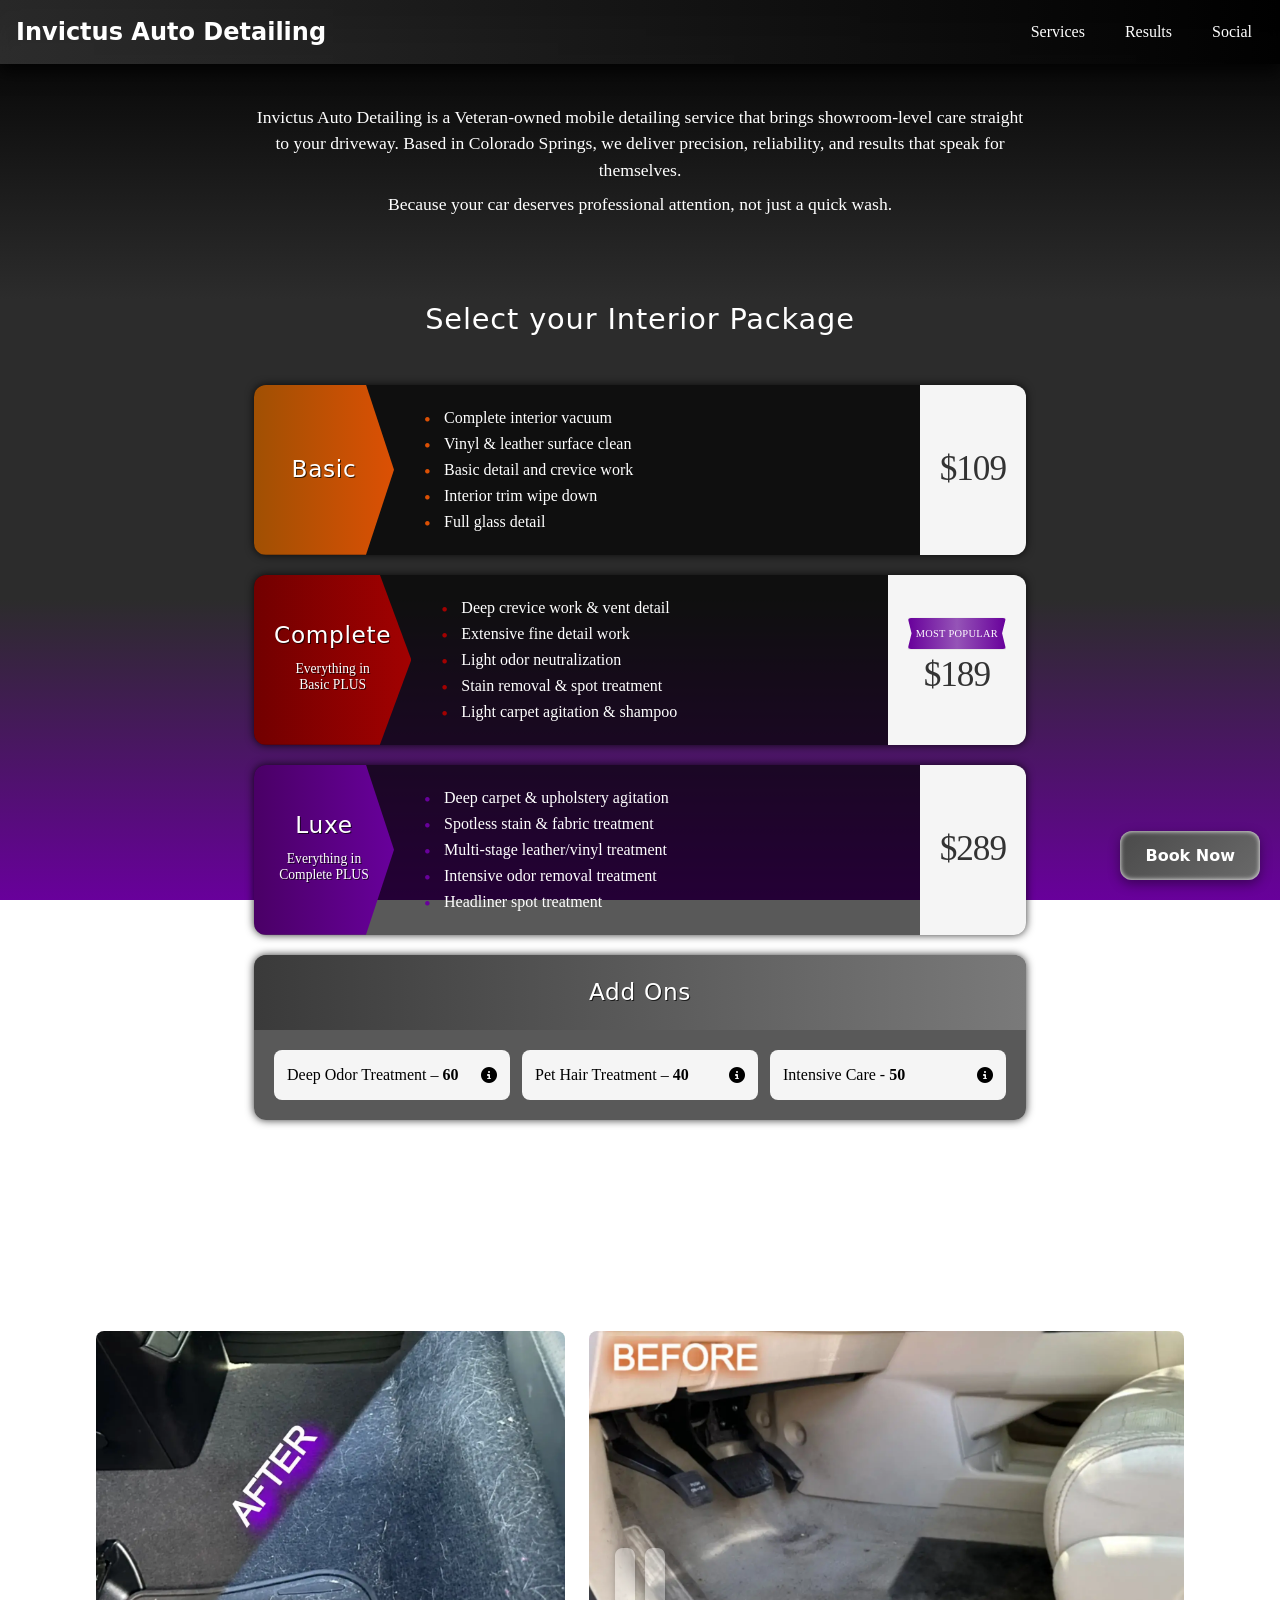
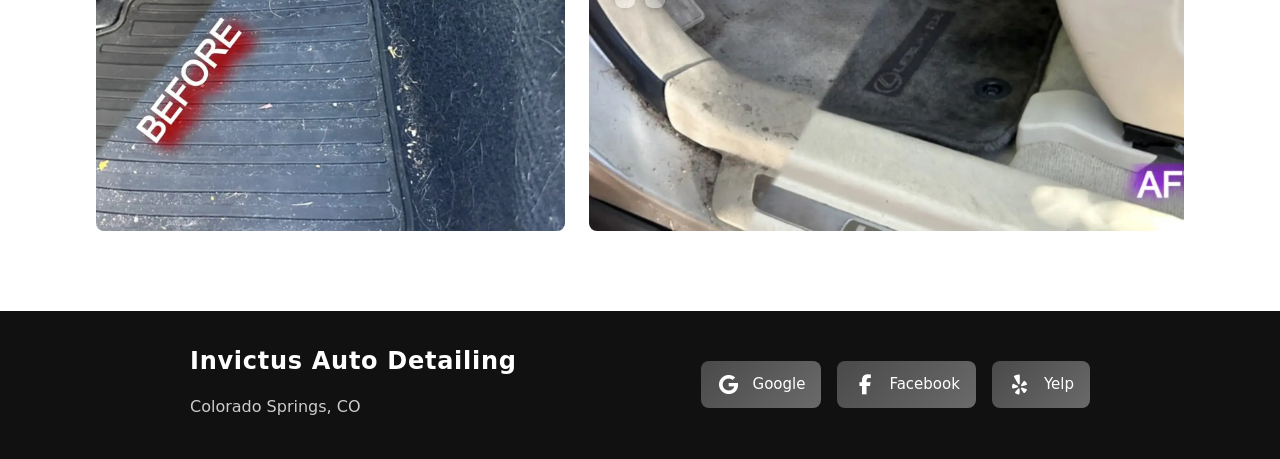
==== index.html @ 045f7d7f "sitemap" ====
<!DOCTYPE html>
<html lang="en">




<head>
  <meta charset="UTF-8">
  <meta name="viewport" content="width=device-width, initial-scale=1.0">

  <!-- Core identity & SEO -->
  <title>Invictus Auto Detailing | Mobile Interior Detailing Colorado Springs</title>
  <meta name="description" content="Invictus Auto Detailing provides professional mobile interior car detailing in Colorado Springs. Stain removal, pet hair, odor treatment. Book now!">
  <meta name="keywords" content="mobile auto detailing Colorado Springs, interior car detailing, car stain removal, pet hair removal, odor treatment">
  <meta name="robots" content="index, follow">
  <link rel="canonical" href="https://invictusautodetailing.com">
  <link rel="icon" type="image/x-icon" href="./images/favicon.png">

  <!-- Google ownership verification (already working) -->
  <meta name="google-site-verification" content="4LCgupZzOQfFeI7I0WeJIoexMJqIr2lfo67OQ041thc" />

  <!-- Open Graph / Facebook -->
  <meta property="og:title" content="Invictus Auto Detailing | Colorado Springs">
  <meta property="og:description" content="Mobile interior auto detailing. Deep clean carpets, seats, leather. Stain, odor, pet hair removal. Book your detail today!">
  <meta property="og:type" content="website">
  <meta property="og:url" content="https://invictusautodetailing.com">
  <meta property="og:image" content="https://invictusautodetailing.com/images/hero.jpg">

  <!-- Twitter Card (works without an X account) -->
  <meta name="twitter:card" content="summary_large_image">
  <meta name="twitter:title" content="Invictus Auto Detailing | Mobile Interior Detailing Colorado Springs">
  <meta name="twitter:description" content="Professional mobile interior car detailing in Colorado Springs. Stain removal, pet hair, odor treatment. Veteran-owned. Book now!">
  <meta name="twitter:image" content="https://invictusautodetailing.com/images/hero.jpg">

  <!-- LocalBusiness Schema – tells Google exactly who you are, where, phone, hours → powers map pack & rich results -->
  <script type="application/ld+json">
  {
    "@context": "https://schema.org",
    "@type": "AutoDetailing",
    "name": "Invictus Auto Detailing",
    "description": "Veteran-owned mobile interior auto detailing service in Colorado Springs, CO. Specializing in deep cleans, stain/odor removal, and pet hair treatment.",
    "url": "https://invictusautodetailing.com",
    "telephone": "+1-719-431-3749",
    "email": "ventureinvictus@gmail.com",
    "address": {
      "@type": "PostalAddress",
      "streetAddress": "2208 Woodburn St",
      "addressLocality": "Colorado Springs",
      "addressRegion": "CO",
      "postalCode": "80906",
      "addressCountry": "US"
    },
    "geo": {
      "@type": "GeoCoordinates",
      "latitude": 38.8026,
      "longitude": -104.8214
    },
    "priceRange": "$$",
    "openingHours": "Mo-Su 08:00-18:00",
    "sameAs": [
      "https://share.google/9uWLxcLHq1aYAhtDG",
      "https://www.facebook.com/InvictusAutoDetailing/",
      "https://www.yelp.com/biz/invictus-auto-detailing-colorado-springs"
    ]
  }
  </script>

  <!-- Critical device detection script – must run before CSS to prevent FOUC -->
  <script>
    (function() {
      const userAgent = navigator.userAgent.toLowerCase();
      const isMobileUA = /android|webos|iphone|ipad|ipod|blackberry|iemobile|opera mini/i.test(userAgent);
      const isMobileWidth = window.innerWidth <= 767;
      const isTouchDevice = ('ontouchstart' in window) || (navigator.maxTouchPoints > 0);
      const isMobile = isMobileUA || (isMobileWidth && isTouchDevice);
      if (isMobile) {
        document.documentElement.classList.add('is-mobile');
      } else {
        document.documentElement.classList.add('is-desktop');
      }
    })();
  </script>

  <!-- Styles & scripts -->
  <link rel="stylesheet" href="style.css">
  <link rel="stylesheet" href="https://cdnjs.cloudflare.com/ajax/libs/font-awesome/6.5.0/css/all.min.css" defer>
  <script src="script.js" defer></script>

  <!-- Google Analytics Tag -->
  <!-- Measurement ID: G-4XQM2LDTCN Stream ID: 13119803369 -->
  <script async src="https://www.googletagmanager.com/gtag/js?id=G-4XQM2LDTCN"></script>
  <script>
    window.dataLayer = window.dataLayer || [];
    function gtag(){dataLayer.push(arguments);}
    gtag('js', new Date());

    gtag('config', 'G-4XQM2LDTCN');
  </script>
</head>















<body>

  <header>
    <h1>Invictus Auto Detailing</h1>
    <!-- Hamburger for mobile only -->
    <button class="hamburger mobile-only" aria-label="Toggle navigation menu" aria-expanded="false">
      <span></span>
      <span></span>
      <span></span>
    </button>
    <nav class="nav-menu">
      <a href="#services" class="scroller">Services</a>
      <a href="#gallery" class="scroller">Results</a>
      <a href="#social" class="scroller">Social</a>
    </nav>
  </header>

  <!-- Intro - Desktop Only -->
  <div class="intro-section desktop-only">
    <p>Invictus Auto Detailing is a Veteran-owned mobile detailing service that brings showroom-level care straight to your driveway. Based in Colorado Springs, we deliver precision, reliability, and results that speak for themselves.</p>
    <p>Because your car deserves professional attention, not just a quick wash.</p>
  </div>

  <!-- SERVICES SECTION - MOBILE -->
  <div id="services" class="mobile-only">
    <h3>Select your Interior Package</h3>

    <!-- Basic Package -->
    <div class="service-card basic" data-package="basic">
      <div class="service-header">
        <div class="service-title-row">
          <h4>Basic</h4>
          <span class="price-badge">109</span>
        </div>
        <button class="expand-btn" aria-label="Expand Basic package details">
          <div class="chevron"></div>
        </button>
      </div>
      <div class="service-content">
        <ul>
          <li>Complete interior vacuum</li>
          <li>Vinyl & leather surface clean</li>
          <li>Basic detail and crevice work</li>
          <li>Interior trim wipe down</li>
          <li>Full glass detail</li>
        </ul>
      </div>
    </div>

    <!-- Complete Package -->
    <div class="service-card complete" data-package="complete">
      <div class="service-header">
        <div class="service-title-row">
          <h4>Complete</h4>
          <span class="price-badge">189</span>
          <span class="tier-badge-inline">Most Popular</span>
        </div>
        <button class="expand-btn" aria-label="Expand Complete package details">
          <div class="chevron"></div>
        </button>
      </div>
      <div class="service-content">
        <p class="subtext-mobile">Everything in Basic PLUS</p>
        <ul>
          <li>Deep crevice work & vent detail</li>
          <li>Extensive fine detail work</li>
          <li>Light odor neutralization</li>
          <li>Stain removal & spot treatment</li>
          <li>Light carpet agitation & shampoo</li>
        </ul>
      </div>
    </div>

    <!-- Luxe Package -->
    <div class="service-card luxe" data-package="luxe">
      <div class="service-header">
        <div class="service-title-row">
          <h4>Luxe</h4>
          <span class="price-badge">289</span>
        </div>
        <button class="expand-btn" aria-label="Expand Luxe package details">
          <div class="chevron"></div>
        </button>
      </div>
      <div class="service-content">
        <p class="subtext-mobile">Everything in Complete PLUS</p>
        <ul>
          <li>Deep carpet & upholstery agitation</li>
          <li>Spotless stain & fabric treatment</li>
          <li>Multi-stage leather/vinyl treatment</li>
          <li>Intensive odor removal treatment</li>
          <li>Headliner spot treatment</li>
        </ul>
      </div>
    </div>

    <!-- Add-ons Mobile -->
    <div class="service-card add-ons">
      <div class="service-header">
        <div class="service-title-row">
          <h4>Add Ons</h4>
        </div>
        <button class="expand-btn" aria-label="Expand Add Ons details">
          <div class="chevron"></div>
        </button>
      </div>
      <div class="service-content">
        <div class="addon-grid">
          <div class="addon-item" data-service="odor">
            <span>Deep Odor Treatment</span>
            <span class="addon-price">60</span>
            <button class="info-icon" aria-label="Info about Deep Odor Treatment">
              <i class="fa-solid fa-circle-info"></i>
            </button>
          </div>
          <div class="addon-item" data-service="pet">
            <span>Pet Hair Treatment</span>
            <span class="addon-price">40</span>
            <button class="info-icon" aria-label="Info about Pet Hair Treatment">
              <i class="fa-solid fa-circle-info"></i>
            </button>
          </div>
          <div class="addon-item" data-service="intensive">
            <span>Intensive Care</span>
            <span class="addon-price">50</span>
            <button class="info-icon" aria-label="Info about Intensive Care">
              <i class="fa-solid fa-circle-info"></i>
            </button>
          </div>
        </div>
      </div>
    </div>
  </div>

  <!-- SERVICES SECTION - DESKTOP -->
  <div id="services" class="desktop-only">
    <h3>Select your Interior Package</h3>

    <div class="service basic">
      <div class="service-name">
        <h3>Basic</h3>
      </div>
      <div class="service-description">
        <ul>
          <li>Complete interior vacuum</li>
          <li>Vinyl & leather surface clean</li>
          <li>Basic detail and crevice work</li>
          <li>Interior trim wipe down</li>
          <li>Full glass detail</li>
        </ul>
      </div>
      <div class="service-price">
        <span class="price-number">109</span>
      </div>
    </div>

    <div class="service complete">
      <div class="service-name">
        <h3>Complete</h3>
        <p class="subtext-large">Everything in<br/>Basic PLUS</p>
      </div>
      <div class="service-description">
        <ul>
          <li>Deep crevice work & vent detail</li>
          <li>Extensive fine detail work</li>
          <li>Light odor neutralization</li>
          <li>Stain removal & spot treatment</li>
          <li>Light carpet agitation & shampoo</li>
        </ul>
      </div>
      <div class="service-price">
        <div class="tier-badge">Most Popular</div>
        <span class="price-number">189</span>
      </div>
    </div>

    <div class="service luxe">
      <div class="service-name">
        <h3>Luxe</h3>
        <p class="subtext-large">Everything in<br/>Complete PLUS</p>
      </div>
      <div class="service-description">
        <ul>
          <li>Deep carpet & upholstery agitation</li>
          <li>Spotless stain & fabric treatment</li>
          <li>Multi-stage leather/vinyl treatment</li>
          <li>Intensive odor removal treatment</li>
          <li>Headliner spot treatment</li>
        </ul>
      </div>
      <div class="service-price">
        <span class="price-number">289</span>
      </div>
    </div>

    <!-- Add-ons Desktop -->
    <div class="service add-ons">
      <div class="service-name">
        <h3>Add Ons</h3>
      </div>
      <div class="service-description addons-list">
        <div class="addon-row-3">
          <div class="addon-item" data-service="odor">
            <span>Deep Odor Treatment – <strong>60</strong></span>
            <i class="fa-solid fa-circle-info" data-service="odor"></i>
          </div>
          <div class="addon-item" data-service="pet">
            <span>Pet Hair Treatment – <strong>40</strong></span>
            <i class="fa-solid fa-circle-info" data-service="pet"></i>
          </div>
          <div class="addon-item" data-service="intensive">
            <span>Intensive Care - <strong>50</strong></span>
            <i class="fa-solid fa-circle-info" data-service="intensive"></i>
          </div>
        </div>
      </div>
    </div>
  </div>

  <!-- Info Tooltip -->
  <div id="info-tooltip" class="info-tooltip" role="tooltip">
    <button class="close-tooltip desktop-only" aria-label="Close tooltip">&times;</button>
    <p class="tooltip-text"></p>
  </div>

  <!-- Gallery -->
  <section id="gallery" class="section-box">
    <h2>Recent Results</h2>
    <div class="carousel-container">
      <div class="carousel-track" id="carousel-track">
        <div class="carousel-item">
          <picture>
            <img src="images/1-slide.webp" alt="Auto detailing result showcase" class="carousel-image" fetchpriority="high">
            <img src="images/1-slide.jpg" alt="Auto detailing result showcase" class="carousel-image">
          </picture>
        </div>
        <div class="carousel-item">
          <picture>
            <img src="images/3-slide.webp" alt="Auto detailing result showcase" class="carousel-image" loading="lazy" fetchpriority="high">
            <img src="images/3-slide.jpg" alt="Auto detailing result showcase" class="carousel-image" loading="lazy">
          </picture>
        </div>
        <div class="carousel-item">
          <picture>
            <img src="images/4-slide.webp" alt="Auto detailing result showcase" class="carousel-image" loading="lazy" fetchpriority="high">
            <img src="images/4-slide.jpg" alt="Auto detailing result showcase" class="carousel-image" loading="lazy">
          </picture>
        </div>
        <div class="carousel-item">
          <picture>
            <img src="images/5-slide.webp" alt="Auto detailing result showcase" class="carousel-image" loading="lazy">
            <img src="images/5-slide.jpg" alt="Auto detailing result showcase" class="carousel-image" loading="lazy">
          </picture>
        </div>
        <div class="carousel-item">
          <picture>
            <img src="images/6-slide.webp" alt="Auto detailing result showcase" class="carousel-image" loading="lazy">
            <img src="images/6-slide.jpg" alt="Auto detailing result showcase" class="carousel-image" loading="lazy">
          </picture>
        </div>
        <div class="carousel-item">
          <picture>
            <img src="images/7-slide.webp" alt="Auto detailing result showcase" class="carousel-image" loading="lazy">
            <img src="images/7-slide.jpg" alt="Auto detailing result showcase" class="carousel-image" loading="lazy">
          </picture>
        </div>
        <div class="carousel-item">
          <picture>
            <img src="images/8-slide.webp" alt="Auto detailing result showcase" class="carousel-image" loading="lazy">
            <img src="images/8-slide.jpg" alt="Auto detailing result showcase" class="carousel-image" loading="lazy">
          </picture>
        </div>
      </div>
    </div>
  </section>

  <!-- Sticky CTA -->
  <button class="sticky-cta" aria-label="Book detailing appointment">Book Now</button>

  <!-- Exit Modal - Desktop Only -->
  <div id="customExitModal" class="exit-modal desktop-only">
    <div class="exit-modal-content">
      <button class="exit-modal-close" aria-label="Close modal">&times;</button>
      <div class="exit-modal-body">
        <h3>Wait! Not sure which package is right?</h3>
        <p class="exit-modal-text">Let's schedule a free estimate and we'll recommend the perfect detail for your vehicle.</p>
        <button class="exit-modal-cta">Yes, that sounds better</button>
        <button class="exit-modal-decline">
          No thanks
          <span class="exit-modal-subtext">I like my car dirty</span>
        </button>
      </div>
    </div>
  </div>

  <!-- Footer -->
  <footer id="social" class="footer">
    <div class="footer-content">
      <div class="info">
        <h2>Invictus Auto Detailing</h2>
        <p>Colorado Springs, CO</p>
      </div>
      <div class="social-links">
        <a href="https://share.google/9uWLxcLHq1aYAhtDG" target="_blank" rel="noopener noreferrer" class="social-link" aria-label="Visit us on Google">
          <i class="fab fa-google"></i>
          <span>Google</span>
        </a>
        <a href="https://www.facebook.com/InvictusAutoDetailing/" target="_blank" rel="noopener noreferrer" class="social-link" aria-label="Visit us on Facebook">
          <i class="fab fa-facebook-f"></i>
          <span>Facebook</span>
        </a>
        <a href="https://www.yelp.com/biz/invictus-auto-detailing-colorado-springs" target="_blank" rel="noopener noreferrer" class="social-link" aria-label="Visit us on Yelp">
          <i class="fab fa-yelp"></i>
          <span>Yelp</span>
        </a>
      </div>
    </div>
  </footer>

</body>

</html>
---- style.css ----
/* ==========================================
   CSS VARIABLES
   ========================================== */
:root {
  /* Brand Colors */
  --red: #A20101;
  --dark-red: #720000;
  --blue: #00E4F5;
  --indigo: #68009B;
  --indigo-light: #9554B7;
  --indigo-dark: #4A0066;
  --orange: #A05003;
  --light-orange: #DC5004;
  --black: #000;
  --dark-grey: #2C2C2C;
  --color-text: #fff;
  --white-background: #f5f5f5;
  --package-accent: #00E4F5;

  /* Shadows */
  --shadow-main: 0 0 0.5rem rgba(0, 0, 0, 0.8);
  --shadow-header: 0 0.5rem 1rem rgba(0, 0, 0, 0.7);
  --shadow-orange: 0 0 0.75rem rgba(220, 80, 4, 1);
  --shadow-red: 0 0 0.75rem rgba(161, 1, 1, 1);
  --shadow-purple: 0 0 0.75rem rgba(104, 0, 155, 1);
  --shadow-hover: 0 0 0.75rem rgba(255, 255, 255, 0.8);

  /* Typography */
  --font-system: system-ui, -apple-system, BlinkMacSystemFont, 'Segoe UI', Roboto, sans-serif;
  --font-serif: 'Georgia', 'Times New Roman', serif;

  /* Touch targets */
  --min-touch: 2.75rem;
}

/* ==========================================
   UTILITY CLASSES
   ========================================== */
/* Default: hide both until device is detected - use visibility to preserve layout */
.mobile-only {
  position: absolute !important;
  left: -9999px !important;
  visibility: hidden !important;
}

.desktop-only {
  position: absolute !important;
  left: -9999px !important;
  visibility: hidden !important;
}

/* Show appropriate content based on device detection */
html.is-mobile .mobile-only {
  position: static !important;
  left: auto !important;
  visibility: visible !important;
}

html.is-mobile .desktop-only {
  position: absolute !important;
  left: -9999px !important;
  visibility: hidden !important;
}

html.is-desktop .desktop-only {
  position: static !important;
  left: auto !important;
  visibility: visible !important;
}

html.is-desktop .mobile-only {
  position: absolute !important;
  left: -9999px !important;
  visibility: hidden !important;
}

/* Fallback to media queries if JS fails */
html:not(.is-mobile):not(.is-desktop) .mobile-only {
  position: absolute;
  left: -9999px;
  visibility: hidden;
}

html:not(.is-mobile):not(.is-desktop) .desktop-only {
  position: static;
  left: auto;
  visibility: visible;
}

@media (max-width: 767px) {
  html:not(.is-mobile):not(.is-desktop) .mobile-only {
    position: static;
    left: auto;
    visibility: visible;
  }

  html:not(.is-mobile):not(.is-desktop) .desktop-only {
    position: absolute !important;
    left: -9999px !important;
    visibility: hidden !important;
  }
}

/* ==========================================
   BASE STYLES
   ========================================== */
* {
  box-sizing: border-box;
}

body {
  margin: 0;
  font-family: var(--font-serif);
  line-height: 1.5;
  color: var(--color-text);
  background: linear-gradient(
    to bottom,
    var(--black),
    var(--dark-grey),
    var(--dark-grey),
    var(--indigo)
  );
  background-attachment: fixed;
  min-height: 100vh;
}

h1, h2, h3, h4 {
  font-family: var(--font-system);
  margin: 0;
}

h2, h3 {
  font-size: clamp(1.5rem, 4vw, 1.8rem);
  font-weight: 400;
  text-align: center;
  letter-spacing: 0.03em;
}

a {
  text-decoration: none;
  color: inherit;
}

p {
  margin: 0.5rem 0;
}

button {
  font-family: var(--font-system);
  border: none;
  background: none;
  cursor: pointer;
  -webkit-tap-highlight-color: transparent;
}

/* ==========================================
   HEADER & NAVIGATION
   ========================================== */
header {
  display: flex;
  justify-content: space-between;
  align-items: center;
  position: sticky;
  top: 0;
  z-index: 1000;
  padding: 0.75rem 1rem;
  color: var(--color-text);
  background: linear-gradient(90deg, rgba(100, 100, 100, 0.4), rgba(0, 0, 0, 0.8));
  box-shadow: var(--shadow-header);
  backdrop-filter: blur(0.5rem);
}

header h1 {
  font-size: clamp(1rem, 3.5vw, 1.5rem);
  font-weight: 700;
}

/* Hamburger Menu - Mobile */
.hamburger {
  display: flex;
  flex-direction: column;
  justify-content: space-around;
  width: var(--min-touch);
  height: var(--min-touch);
  padding: 0.5rem;
  z-index: 1001;
}

.hamburger span {
  width: 100%;
  height: 0.1875rem;
  background: var(--color-text);
  border-radius: 0.125rem;
  transition: all 0.3s ease;
}

.hamburger.active span:nth-child(1) {
  transform: translateY(0.5rem) rotate(45deg);
}

.hamburger.active span:nth-child(2) {
  opacity: 0;
}

.hamburger.active span:nth-child(3) {
  transform: translateY(-0.5rem) rotate(-45deg);
}

/* Navigation - Mobile Overlay */
@media (max-width: 767px) {
  .nav-menu {
    position: fixed;
    top: 0;
    right: -100%;
    width: min(75%, 20rem);
    height: 100vh;
    background: rgba(0, 0, 0, 0.98);
    backdrop-filter: blur(1rem);
    padding: 5rem 2rem 2rem;
    display: flex;
    flex-direction: column;
    gap: 1.5rem;
    transition: right 0.3s ease;
    box-shadow: -0.5rem 0 2rem rgba(0, 0, 0, 0.5);
  }

  .nav-menu.active {
    right: 0;
  }

  .nav-menu a {
    padding: 1rem;
    font-size: 1.25rem;
    border-bottom: 0.125rem solid transparent;
    transition: all 0.3s ease;
    min-height: var(--min-touch);
    display: flex;
    align-items: center;
  }

  .nav-menu a:hover,
  .nav-menu a:focus {
    color: var(--blue);
    border-bottom-color: var(--blue);
  }
}

/* Navigation - Desktop */
@media (min-width: 768px) {
  .nav-menu {
    display: flex;
    flex-direction: row;
    gap: 1rem;
  }

  .nav-menu a {
    position: relative;
    padding: 0.5rem 0.75rem;
    font-size: 1rem;
    color: var(--color-text);
    transition: all 0.3s ease;
  }

  .nav-menu a::before,
  .nav-menu a::after {
    content: '';
    position: absolute;
    width: 0;
    height: 0.125rem;
    background: linear-gradient(90deg, #7a7a7a, var(--blue), #7a7a7a);
    transition: width 0.3s ease;
  }

  .nav-menu a::before {
    top: 0;
    left: 0;
  }

  .nav-menu a::after {
    bottom: 0;
    right: 0;
  }

  .nav-menu a:hover::before,
  .nav-menu a:hover::after {
    width: 100%;
  }
}

/* ==========================================
   INTRO SECTION - Desktop Only
   ========================================== */
.intro-section {
  max-width: 56.25rem;
  margin: 2.5rem auto;
  padding: 0 5%;
  text-align: center;
  font-size: clamp(1rem, 2.5vw, 1.1rem);
}

.section-box {
  margin: 5rem auto;
  padding: 0 5%;
}

.section-box h2 {
  margin-bottom: 3rem;
}

/* ==========================================
   SERVICES - MOBILE (Expandable Cards)
   ========================================== */
@media (max-width: 767px) {
  #services {
    display: flex;
    flex-direction: column;
    gap: 1rem;
    margin: 0 auto;
    max-width: 56.25rem;
    padding: 2.5rem 5%;
  }

  #services > h3 {
    margin: 0 auto 1.5rem;
  }

  .service-card {
    background: rgba(0, 0, 0, 0.7);
    border-radius: 0.75rem;
    overflow: hidden;
    box-shadow: var(--shadow-main);
    transition: all 0.3s ease;
  }

  .service-card.basic {
    box-shadow: var(--shadow-orange);
  }

  .service-card.complete {
    box-shadow: var(--shadow-red);
  }

  .service-card.luxe {
    box-shadow: var(--shadow-purple);
  }

  .service-card.selected {
    border: 0.1875rem solid transparent;
    animation: slideGradient 1s ease;
  }

  .service-card.basic.selected {
    background:
      linear-gradient(rgba(0, 0, 0, 0.5), rgba(0, 0, 0, 0.5)) padding-box,
      linear-gradient(90deg, var(--black), #9D3902, var(--black)) border-box;
    box-shadow: 0 0 1.875rem rgba(220, 80, 4, 0.6);
    background-size: 200% 100%;
  }

  .service-card.complete.selected {
    background:
      linear-gradient(rgba(0, 0, 0, 0.45), rgba(0, 0, 0, 0.45)) padding-box,
      linear-gradient(90deg, var(--black), var(--dark-red), var(--black)) border-box;
    box-shadow: 0 0 1.875rem rgba(162, 1, 1, 0.6);
    background-size: 200% 100%;
  }

  .service-card.luxe.selected {
    background:
      linear-gradient(rgba(0, 0, 0, 0.3), rgba(0, 0, 0, 0.3)) padding-box,
      linear-gradient(90deg, var(--black), var(--indigo-dark), var(--black)) border-box;
    box-shadow: 0 0 1.875rem rgba(104, 0, 155, 0.6);
    background-size: 200% 100%;
  }

  .service-header {
    display: flex;
    align-items: center;
    justify-content: space-between;
    padding: 1rem 1.25rem;
    cursor: pointer;
    min-height: var(--min-touch);
  }

  .service-title-row {
    display: flex;
    align-items: center;
    gap: 0.75rem;
    flex: 1;
    flex-wrap: wrap;
  }

  .service-card h4 {
    font-size: 1.25rem;
    font-weight: 700;
  }

  .service-card.basic h4 {
    color: var(--light-orange);
  }

  .service-card.complete h4 {
    color: var(--red);
  }

  .service-card.luxe h4 {
    color: var(--indigo-light);
  }

  .service-card.add-ons h4 {
    color: #888;
  }

  .price-badge {
    color: #fff;
    padding: 0.25rem 0.75rem;
    border-radius: 1.25rem;
    font-size: 1.125rem;
    font-weight: 600;
  }

  .price-badge::before {
    content: '$';
  }

  .tier-badge-inline {
    background: linear-gradient(90deg, var(--indigo), var(--indigo-light));
    color: white;
    padding: 0.25rem 0.625rem;
    border-radius: 0.25rem;
    font-size: 0.625rem;
    text-transform: uppercase;
    letter-spacing: 0.03em;
  }

  .expand-btn {
    width: var(--min-touch);
    height: var(--min-touch);
    display: flex;
    align-items: center;
    justify-content: center;
    color: var(--color-text);
    font-size: 1.25rem;
    transition: transform 0.3s ease;
  }

  .service-card.expanded .expand-btn {
    transform: rotate(180deg);
  }

  .service-content {
    max-height: 0;
    overflow: hidden;
    transition: max-height 0.4s ease, padding 0.4s ease;
    padding: 0 1.25rem;
  }

  .service-card.expanded .service-content {
    max-height: 50rem;
    padding: 0 1.25rem 1.25rem;
  }

  .service-content ul {
    list-style: none;
    padding: 0;
    margin: 0.75rem 0;
  }

  .service-content li {
    padding: 0.5rem 0 0.5rem 1.5rem;
    position: relative;
    font-size: 0.9375rem;
  }

  .service-card.basic .service-content li::before {
    content: '•';
    position: absolute;
    left: 0;
    color: var(--light-orange);
    font-size: 1.25rem;
  }

  .service-card.complete .service-content li::before {
    content: '•';
    position: absolute;
    left: 0;
    color: var(--red);
    font-size: 1.25rem;
  }

  .service-card.luxe .service-content li::before {
    content: '•';
    position: absolute;
    left: 0;
    color: var(--indigo);
    font-size: 1.25rem;
  }

  .subtext-mobile {
    font-style: italic;
    opacity: 0.8;
    font-size: 0.875rem;
    margin-bottom: 0.5rem;
  }

  .addon-grid {
    display: grid;
    grid-template-columns: 1fr;
    gap: 0.75rem;
    margin-top: 0.75rem;
  }

  .addon-item {
    background: var(--white-background);
    color: #333;
    border-radius: 0.5rem;
    border: 0.1875rem solid transparent;
    padding: 0.875rem;
    display: grid;
    grid-template-columns: 1fr auto auto;
    align-items: center;
    gap: 0.75rem;
    min-height: var(--min-touch);
    transition: all 0.3s ease;
    cursor: pointer;
  }

  .addon-item span:first-child {
    font-weight: 600;
  }

  .addon-price {
    font-weight: 700;
  }

  .addon-price::before {
    content: '$';
  }

  .info-icon {
    width: var(--min-touch);
    height: var(--min-touch);
    display: flex;
    align-items: center;
    justify-content: center;
    font-size: 1.125rem;
  }

  .addon-item.selected {
    background-color: var(--black);
    color: white;
    border-color: var(--package-accent);
    box-shadow: 0 0 0.625rem var(--package-accent) inset;
  }
}

/* ==========================================
   SERVICES - DESKTOP (Horizontal Cards)
   ========================================== */
@media (min-width: 768px) {
  #services {
    display: flex;
    flex-direction: column;
    gap: 1.25rem;
    margin: 0 auto;
    max-width: 56.25rem;
    padding: 2.5rem 5%;
  }

  #services > h3 {
    margin: 0 auto 1.5rem;
  }

  .service {
    display: flex;
    flex-direction: row;
    align-items: stretch;
    background: rgba(0, 0, 0, 0.65);
    box-shadow: var(--shadow-main);
    border-radius: 0.75rem;
    overflow: hidden;
    transition: transform 0.2s ease, box-shadow 0.2s ease;
    position: relative;
    cursor: pointer;
    min-height: calc((100vh - 7.5rem) / 4 * 0.85 - 1rem);
  }

  .service:not(.add-ons):hover {
    background: rgba(0, 0, 0, 0.95);
    transform: translateY(-0.3125rem);
  }

  .service.basic:hover {
    box-shadow: var(--shadow-orange);
  }

  .service.complete:hover {
    box-shadow: var(--shadow-red);
  }

  .service.luxe:hover {
    box-shadow: var(--shadow-purple);
  }

  .service.add-ons {
    flex-direction: column;
    cursor: default;
  }

  .service.add-ons:hover {
    transform: none;
  }

  .service.selected {
    border: 0.1875rem solid transparent;
    animation: slideGradient 1s ease;
  }

  .service.basic.selected {
    background:
      linear-gradient(rgba(0, 0, 0, 0.5), rgba(0, 0, 0, 0.5)) padding-box,
      linear-gradient(90deg, var(--black), #9D3902, var(--black)) border-box;
    box-shadow: 0 0 1.875rem rgba(220, 80, 4, 0.6);
    background-size: 200% 100%;
  }

  .service.complete.selected {
    background:
      linear-gradient(rgba(0, 0, 0, 0.45), rgba(0, 0, 0, 0.45)) padding-box,
      linear-gradient(90deg, var(--black), var(--dark-red), var(--black)) border-box;
    box-shadow: 0 0 1.875rem rgba(162, 1, 1, 0.6);
    background-size: 200% 100%;
  }

  .service.luxe.selected {
    background:
      linear-gradient(rgba(0, 0, 0, 0.3), rgba(0, 0, 0, 0.3)) padding-box,
      linear-gradient(90deg, var(--black), var(--indigo-dark), var(--black)) border-box;
    box-shadow: 0 0 1.875rem rgba(104, 0, 155, 0.6);
    background-size: 200% 100%;
  }

  .service-name {
    display: flex;
    flex-direction: column;
    align-items: center;
    justify-content: center;
    padding: 1.25rem;
    min-width: 8.75rem;
    color: var(--color-text);
    text-shadow: 0.0625rem 0.0625rem rgba(0, 0, 0, 0.7);
    font-weight: bold;
  }

  .service:not(.add-ons) .service-name {
    clip-path: polygon(0 0, 80% 0, 100% 50%, 80% 100%, 0 100%);
  }

  .service-name h3 {
    font-size: 1.45rem;
    text-align: center;
  }

  .subtext-large {
    font-weight: normal;
    text-align: center;
    margin-top: 0.5rem;
    line-height: 1.2;
    font-size: 0.85rem;
  }

  .service.basic .service-name {
    background: linear-gradient(90deg, var(--orange), var(--light-orange));
  }

  .service.complete .service-name {
    background: linear-gradient(90deg, var(--dark-red), var(--red));
  }

  .service.luxe .service-name {
    background: linear-gradient(90deg, var(--indigo-dark), var(--indigo));
  }

  .service.add-ons .service-name {
    background: linear-gradient(90deg, #3a3a3a, #5a5a5a, #7a7a7a);
    clip-path: none;
    width: 100%;
  }

  .service-description {
    flex: 1;
    padding: 1.25rem 1.875rem;
    display: flex;
    flex-direction: column;
    justify-content: center;
  }

  .service-description ul {
    list-style: none;
    padding: 0;
    margin: 0;
  }

  .service-description li {
    padding: 0.0625rem 0 0.0625rem 1.25rem;
    position: relative;
  }

  .service.basic .service-description li::before {
    content: '•';
    position: absolute;
    left: 0;
    color: var(--light-orange);
    font-size: 1.2rem;
  }

  .service.complete .service-description li::before {
    content: '•';
    position: absolute;
    left: 0;
    color: var(--red);
    font-size: 1.2rem;
  }

  .service.luxe .service-description li::before {
    content: '•';
    position: absolute;
    left: 0;
    color: var(--indigo);
    font-size: 1.2rem;
  }

  .tier-badge {
    background: linear-gradient(90deg, var(--indigo), var(--indigo-light), var(--indigo));
    color: #fff;
    padding: 0.5rem;
    font-size: 0.65rem;
    border-radius: 0.1875rem;
    box-shadow: 0 0.125rem 0.3125rem rgba(0, 0, 0, 0.3);
    text-transform: uppercase;
    letter-spacing: 0.03em;
    clip-path: polygon(0 0, 100% 0, 96% 50%, 100% 100%, 0 100%, 4% 50%);
  }

  .service-description.addons-list {
    flex-direction: column;
    gap: 0.75rem;
    padding: 1.25rem;
  }

  .addon-row-3 {
    display: grid;
    grid-template-columns: 1fr 1fr 1fr;
    gap: 0.75rem;
  }

  .addon-item {
    background: var(--white-background);
    color: black;
    border-radius: 0.5rem;
    border: 0.1875rem solid transparent;
    padding: 0.625rem;
    cursor: pointer;
    transition: all 0.2s ease;
    display: flex;
    align-items: center;
    justify-content: space-between;
  }

  .addon-item:hover {
    transform: translateY(-0.125rem);
    box-shadow: var(--shadow-hover);
  }

  .addon-item.selected {
    background-color: var(--black);
    color: white;
    border-color: var(--package-accent);
    box-shadow: 0 0 0.625rem var(--package-accent) inset;
  }

  .service-price {
    min-width: 6.25rem;
    background-color: var(--white-background);
    display: flex;
    align-items: center;
    justify-content: center;
    padding: 1.25rem;
    flex-direction: column;
  }

  .price-number {
    font-size: 2.2rem;
    font-weight: 300;
    color: #333;
    letter-spacing: -0.0625rem;
  }

  .price-number::before {
    content: '$';
  }
}

/* Shared package accent classes */
.package-basic {
  --package-accent: var(--orange);
}

.package-complete {
  --package-accent: var(--dark-red);
}

.package-luxe {
  --package-accent: var(--indigo-light);
}

@keyframes slideGradient {
  0% { background-position: 0% 0; }
  100% { background-position: 200% 0; }
}

/* ==========================================
   INFO TOOLTIP
   ========================================== */
.info-tooltip {
  position: fixed;
  background: rgba(20, 20, 20, 0.98);
  color: white;
  padding: 1rem 1.25rem;
  border-radius: 0.5rem;
  font-size: 0.9375rem;
  line-height: 1.6;
  max-width: min(90vw, 18.75rem);
  z-index: 3000;
  pointer-events: none;
  opacity: 0;
  transition: opacity 0.3s ease;
  box-shadow: 0 0.25rem 1rem rgba(0, 0, 0, 0.5);
  /* Remove transform as we'll calculate position in JS */
}

.info-tooltip.visible {
  opacity: 1;
  pointer-events: auto;
}

.close-tooltip {
  position: absolute;
  top: 0.5rem;
  right: 0.5rem;
  width: 2rem;
  height: 2rem;
  display: flex;
  align-items: center;
  justify-content: center;
  color: var(--color-text);
  font-size: 1.5rem;
  cursor: pointer;
}

.tooltip-text {
  margin: 0;
  padding-right: 1.5rem;
}

/* ==========================================
   TOAST NOTIFICATION
   ========================================== */
.toast {
  position: fixed;
  bottom: 5rem;
  left: 50%;
  transform: translateX(-50%) translateY(10rem);
  background: rgba(20, 20, 20, 0.95);
  color: white;
  padding: 1rem 1.5rem;
  border-radius: 0.5rem;
  font-size: 0.9375rem;
  font-family: var(--font-system);
  z-index: 10001;
  box-shadow: 0 0.5rem 1.5rem rgba(0, 0, 0, 0.5);
  opacity: 0;
  pointer-events: none;
  transition: all 0.3s ease;
  max-width: 90vw;
  text-align: center;
}

.toast.show {
  opacity: 1;
  transform: translateX(-50%) translateY(0);
  pointer-events: auto;
}

/* ==========================================
   STICKY CTA BUTTON
   ========================================== */
.sticky-cta {
  position: fixed;
  bottom: 1.25rem;
  right: 1.25rem;
  background: linear-gradient(135deg, #4a4a4a, #6a6a6a);
  color: var(--color-text);
  padding: 0.9375rem 1.5625rem;
  border-radius: 0.75rem;
  font-weight: 700;
  font-size: 1rem;
  z-index: 999;
  box-shadow: 0 0.25rem 0.75rem rgba(0, 0, 0, 0.4), 0 0 0.3125rem white inset;
  min-width: var(--min-touch);
  min-height: var(--min-touch);
  transition: transform 0.2s ease, box-shadow 0.2s ease;
}

.sticky-cta:active {
  transform: scale(0.95);
}

.sticky-cta.selected-basic,
.sticky-cta.selected-complete,
.sticky-cta.selected-luxe {
  border: 0.1875rem solid transparent;
  animation: slideGradient 1s ease;
}

.sticky-cta.selected-basic {
  background:
    linear-gradient(rgba(0, 0, 0, 0.5), rgba(0, 0, 0, 0.5)) padding-box,
    linear-gradient(90deg, var(--black), var(--orange), var(--black)) border-box;
  background-size: 200% 100%;
}

.sticky-cta.selected-basic:hover {
  box-shadow: var(--shadow-orange), 0 0 0.4375rem white inset;
}

.sticky-cta.selected-complete {
  background:
    linear-gradient(rgba(0, 0, 0, 0.45), rgba(0, 0, 0, 0.45)) padding-box,
    linear-gradient(90deg, var(--black), var(--red), var(--black)) border-box;
  background-size: 200% 100%;
}

.sticky-cta.selected-complete:hover {
  box-shadow: var(--shadow-red), 0 0 0.4375rem white inset;
}

.sticky-cta.selected-luxe {
  background:
    linear-gradient(rgba(0, 0, 0, 0.3), rgba(0, 0, 0, 0.3)) padding-box,
    linear-gradient(90deg, var(--black), var(--indigo), var(--black)) border-box;
  background-size: 200% 100%;
}

.sticky-cta.selected-luxe:hover {
  box-shadow: var(--shadow-purple), 0 0 0.4375rem white inset;
}

@media (min-width: 768px) {
  .sticky-cta:hover {
    transform: translateY(-0.125rem);
  }
}

/* ==========================================
   EXIT MODAL - Desktop Only
   ========================================== */
.exit-modal {
  display: none;
  position: fixed;
  top: 0;
  left: 0;
  width: 100%;
  height: 100%;
  backdrop-filter: blur(0.625rem);
  -webkit-backdrop-filter: blur(0.625rem);
  z-index: 10000;
  opacity: 0;
  transition: opacity 0.3s ease;
  align-items: center;
  justify-content: center;
}

.exit-modal.show {
  display: flex;
  opacity: 1;
}

.exit-modal-content {
  background: rgba(255, 255, 255, 0.98);
  border: 0.1875rem solid #00E4F5;
  border-radius: 1.25rem;
  box-shadow:
    0 0 2.5rem rgba(0, 228, 245, 0.6),
    0 1.25rem 3.75rem rgba(0, 0, 0, 0.3);
  max-width: 90%;
  width: 28rem;
  position: relative;
  padding: 2.5rem 2rem 2rem;
  animation: modalSlideIn 0.4s cubic-bezier(0.68, -0.55, 0.265, 1.55);
}

@keyframes modalSlideIn {
  from {
    transform: scale(0.8) translateY(-2rem);
    opacity: 0;
  }
  to {
    transform: scale(1) translateY(0);
    opacity: 1;
  }
}

.exit-modal-close {
  position: absolute;
  top: 0.75rem;
  right: 0.75rem;
  width: 2.5rem;
  height: 2.5rem;
  border: none;
  background: transparent;
  color: #333;
  font-size: 2rem;
  line-height: 1;
  cursor: pointer;
  transition: all 0.2s ease;
  display: flex;
  align-items: center;
  justify-content: center;
  border-radius: 50%;
}

.exit-modal-close:hover {
  background: rgba(0, 0, 0, 0.1);
  color: #00E4F5;
  transform: rotate(90deg);
}

.exit-modal-body {
  text-align: center;
}

.exit-modal-body h3 {
  margin: 0 0 1rem;
  font-size: clamp(1.5rem, 4vw, 1.75rem);
  font-family: system-ui, -apple-system, sans-serif;
  color: #222;
  font-weight: 700;
}

.exit-modal-text {
  color: #444;
  font-size: 1.0625rem;
  line-height: 1.6;
  margin: 0 0 2rem;
  font-family: system-ui, -apple-system, sans-serif;
}

.exit-modal-cta {
  width: 100%;
  padding: 1rem 2rem;
  background: linear-gradient(135deg, #00E4F5, #00b4d8);
  color: white;
  border: none;
  border-radius: 0.75rem;
  font-size: 1.125rem;
  font-weight: 700;
  font-family: system-ui, -apple-system, sans-serif;
  cursor: pointer;
  transition: all 0.3s ease;
  box-shadow:
    0 4px 12px rgba(0, 228, 245, 0.4),
    0 0 20px rgba(0, 228, 245, 0.2);
  margin-bottom: 1rem;
  min-height: 3.5rem;
}

.exit-modal-cta:hover {
  transform: translateY(-2px);
  box-shadow:
    0 6px 20px rgba(0, 228, 245, 0.5),
    0 0 30px rgba(0, 228, 245, 0.3);
}

.exit-modal-cta:active {
  transform: translateY(0);
}

.exit-modal-decline {
  width: 100%;
  padding: 0.875rem 2rem;
  background: transparent;
  color: #666;
  border: 2px solid #ddd;
  border-radius: 0.75rem;
  font-size: 1rem;
  font-weight: 600;
  font-family: system-ui, -apple-system, sans-serif;
  cursor: pointer;
  transition: all 0.3s ease;
  display: flex;
  flex-direction: column;
  align-items: center;
  gap: 0.25rem;
  min-height: 3.5rem;
  justify-content: center;
}

.exit-modal-decline:hover {
  background: rgba(0, 0, 0, 0.05);
  border-color: #999;
  color: #333;
}

.exit-modal-subtext {
  font-size: 0.75rem;
  font-style: italic;
  opacity: 0.7;
  font-weight: 400;
}

/* Modal mobile adjustments */
@media (max-width: 768px) {
  .exit-modal-content {
    padding: 2rem 1.5rem 1.5rem;
    width: 85%;
  }

  .exit-modal-body h3 {
    font-size: 1.375rem;
  }

  .exit-modal-text {
    font-size: 0.9375rem;
    margin-bottom: 1.5rem;
  }

  .exit-modal-cta {
    font-size: 1rem;
    padding: 0.875rem 1.5rem;
  }
}

/* Prevent body scroll when modal is open */
body.modal-open {
  overflow: hidden;
}

/* ==========================================
   GALLERY CAROUSEL
   ========================================== */
.carousel-container {
  width: 90vw;
  margin: 0 auto;
  overflow: hidden;
  position: relative;
  height: clamp(18.75rem, 50vw, 31.25rem);
  border-radius: 0.5rem;
}

.carousel-track {
  position: absolute;
  height: 100%;
  white-space: nowrap;
  cursor: pointer;
}

.carousel-item {
  display: inline-block;
  position: relative;
  height: 100%;
  width: auto;
  margin: 0 1.25rem 0 0;
  vertical-align: middle;
}

.carousel-image {
  height: 100%;
  width: auto;
  object-fit: cover;
  border-radius: 0.5rem;
  display: block;
}

.carousel-indicator {
  position: absolute;
  top: 50%;
  left: 50%;
  transform: translate(-50%, -50%);
  font-size: clamp(3rem, 10vw, 5rem);
  opacity: 0.35;
  pointer-events: none;
  z-index: 100;
  text-shadow: 0 0 0.625rem rgba(0, 0, 0, 0.8);
  transition: opacity 0.3s ease;
}

.carousel-indicator.show {
  opacity: 1;
}

@media (min-width: 768px) {
  .carousel-container {
    width: 85vw;
  }
}

/* ==========================================
   FOOTER
   ========================================== */
footer.footer {
  background-color: #111;
  color: white;
  padding: 2rem 5%;
  font-family: var(--font-system);
}

.footer-content {
  display: flex;
  flex-direction: column;
  gap: 2rem;
  max-width: 56.25rem;
  margin: 0 auto;
}

.footer .info {
  display: flex;
  flex-direction: column;
  gap: 0.5rem;
  text-align: center;
}

.footer h2 {
  font-size: clamp(1.25rem, 4vw, 1.5rem);
  font-weight: 700;
}

.footer p {
  font-size: 1rem;
  color: #ccc;
}

.social-links {
  display: flex;
  flex-direction: column;
  gap: 1rem;
}

.social-link {
  display: flex;
  align-items: center;
  gap: 0.75rem;
  color: var(--color-text);
  padding: 0.875rem 1rem;
  border-radius: 0.5rem;
  background: linear-gradient(135deg, #4a4a4a, #6a6a6a);
  font-size: 0.9375rem;
  transition: all 0.3s ease;
  min-height: var(--min-touch);
}

.social-link i {
  font-size: 1.25rem;
  width: 1.5rem;
  text-align: center;
}

.social-link:active {
  transform: scale(0.98);
}

.social-link:hover {
  box-shadow: 0 0 0.3125rem white inset;
  color: var(--blue);
}

@media (min-width: 768px) {
  .footer-content {
    flex-direction: row;
    justify-content: space-between;
    align-items: center;
  }

  .footer .info {
    text-align: left;
    align-items: flex-start;
  }

  .social-links {
    flex-direction: row;
    gap: 1rem;
  }

  .social-link {
    padding: 0.75rem 1rem;
  }
}

/* ==========================================
   ACCESSIBILITY & UTILITIES
   ========================================== */
.sr-only {
  position: absolute;
  width: 1px;
  height: 1px;
  padding: 0;
  margin: -1px;
  overflow: hidden;
  clip: rect(0, 0, 0, 0);
  white-space: nowrap;
  border-width: 0;
}

:focus-visible {
  outline: 0.125rem solid var(--blue);
  outline-offset: 0.125rem;
}

/* Reduce motion for users who prefer it */
@media (prefers-reduced-motion: reduce) {
  *,
  *::before,
  *::after {
    animation-duration: 0.01ms !important;
    animation-iteration-count: 1 !important;
    transition-duration: 0.01ms !important;
    scroll-behavior: auto !important;
  }
}
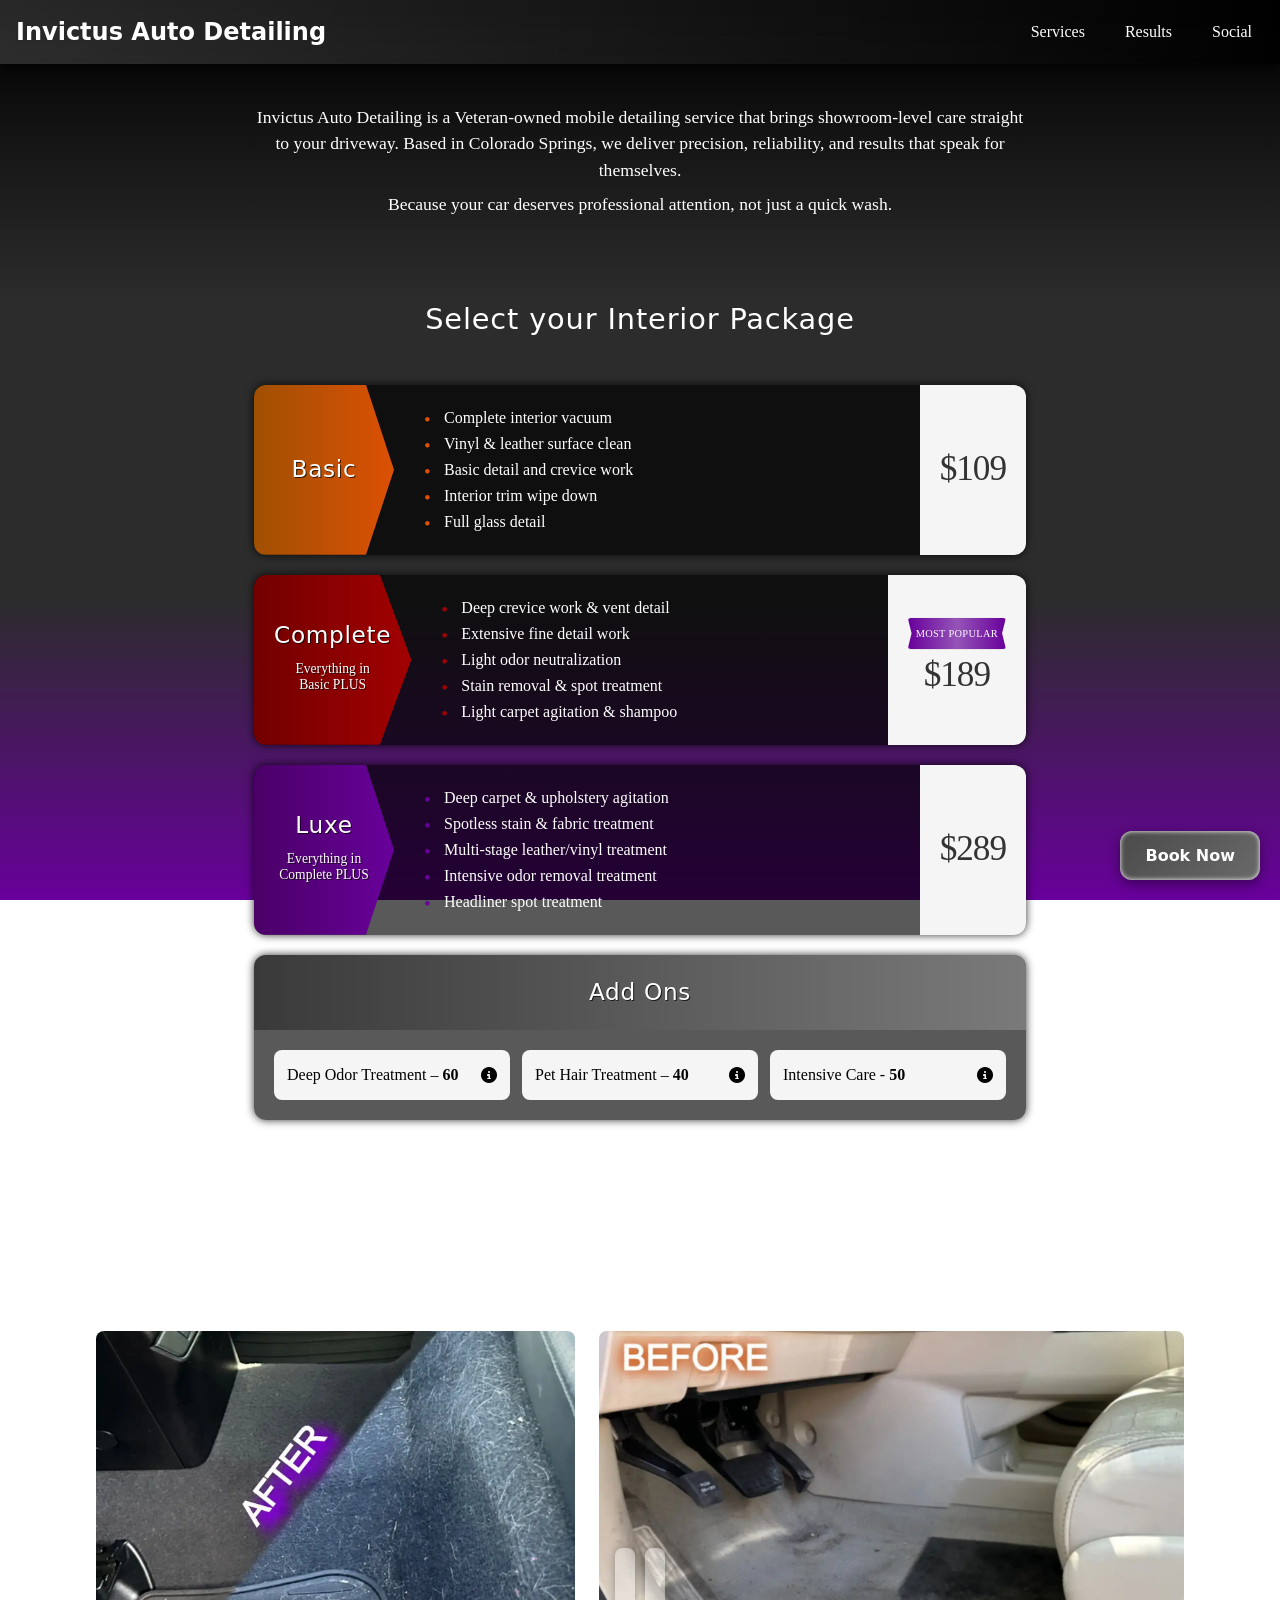
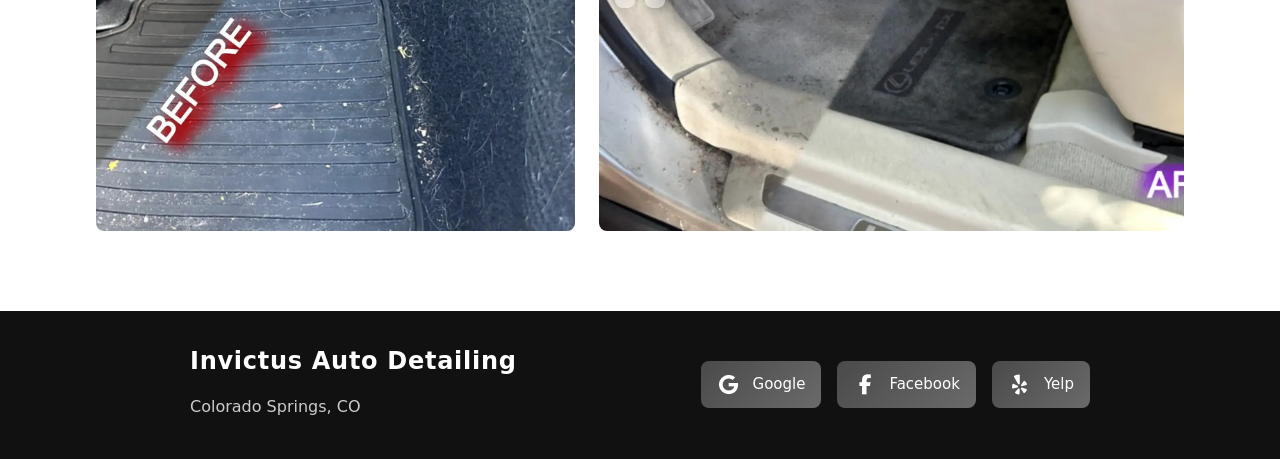
==== commit cf2a1ea0: "canonical link ref" ====
--- a/index.html
+++ b/index.html
@@ -13,7 +13,7 @@
   <meta name="description" content="Invictus Auto Detailing provides professional mobile interior car detailing in Colorado Springs. Stain removal, pet hair, odor treatment. Book now!">
   <meta name="keywords" content="mobile auto detailing Colorado Springs, interior car detailing, car stain removal, pet hair removal, odor treatment">
   <meta name="robots" content="index, follow">
-  <link rel="canonical" href="https://invictusautodetailing.com">
+  <link rel="canonical" href="https://www.invictusautodetailing.com">
   <link rel="icon" type="image/x-icon" href="./images/favicon.png">
 
   <!-- Google ownership verification (already working) -->
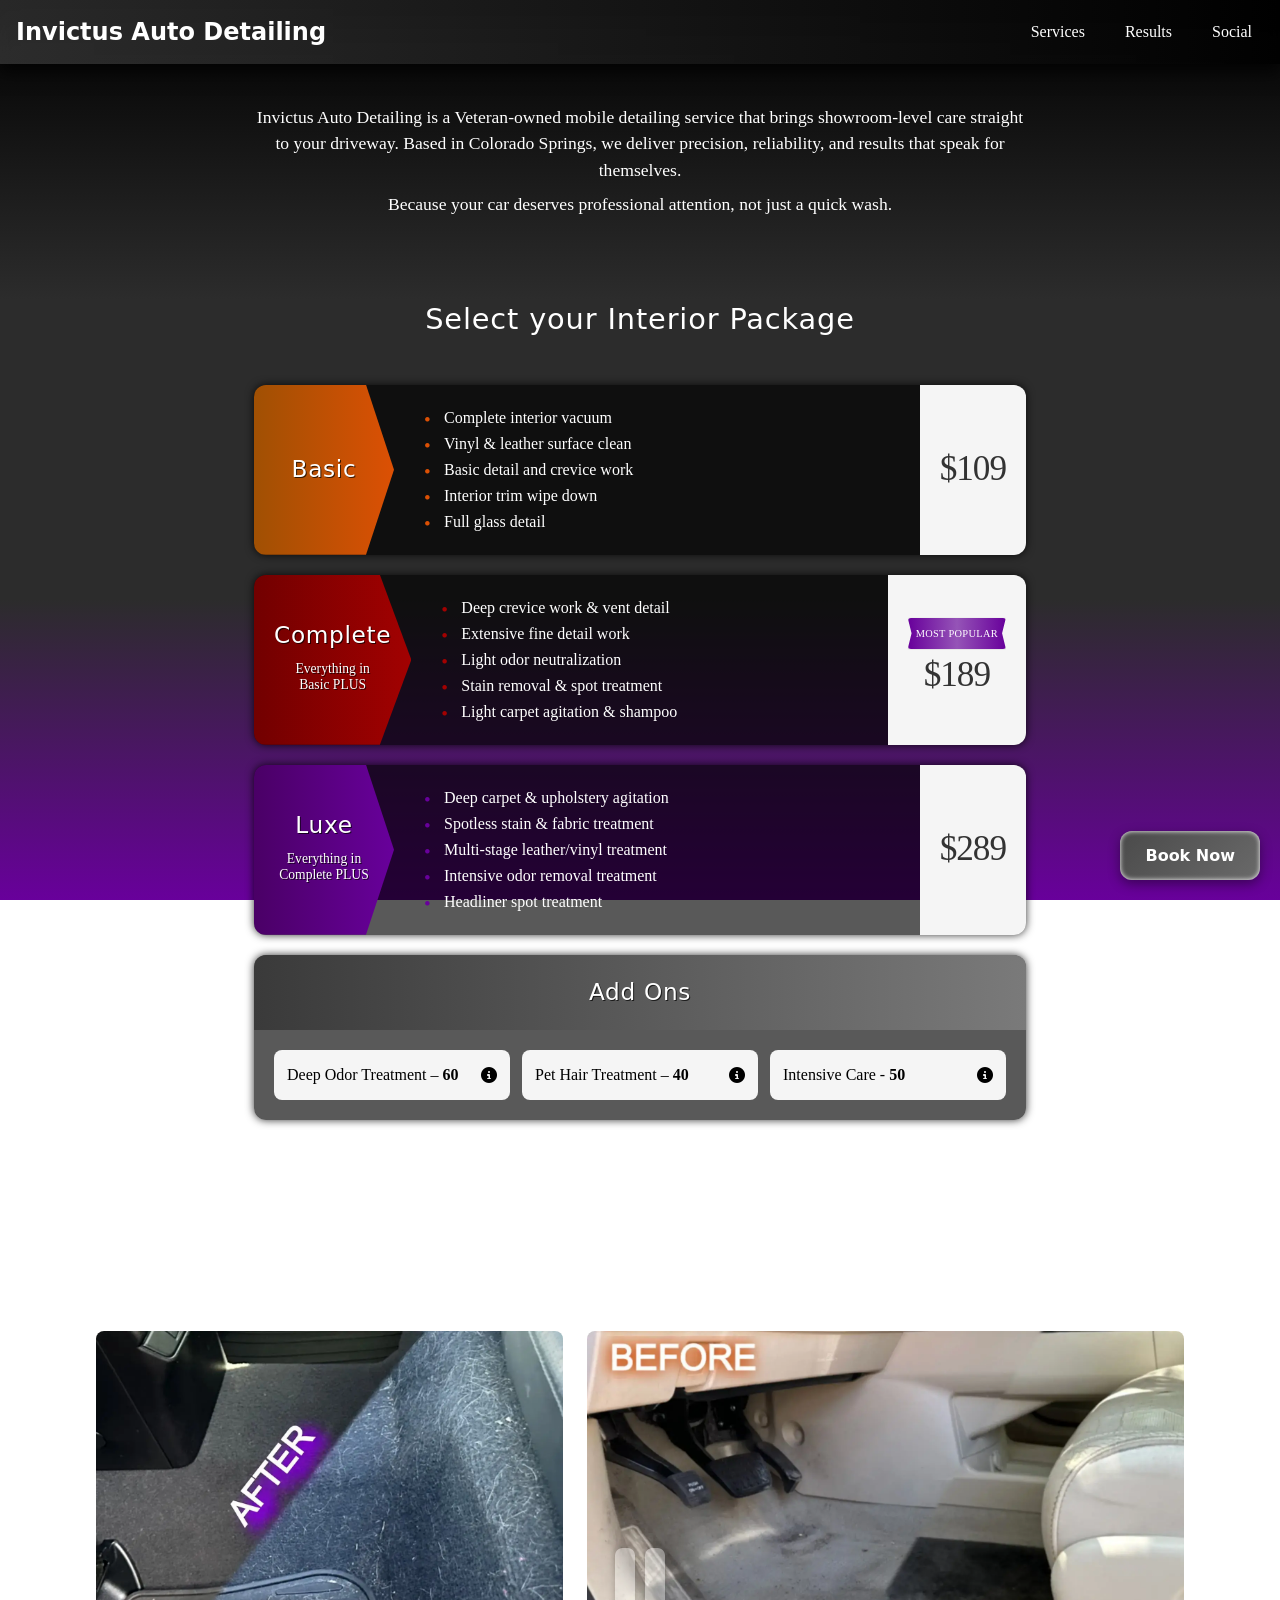
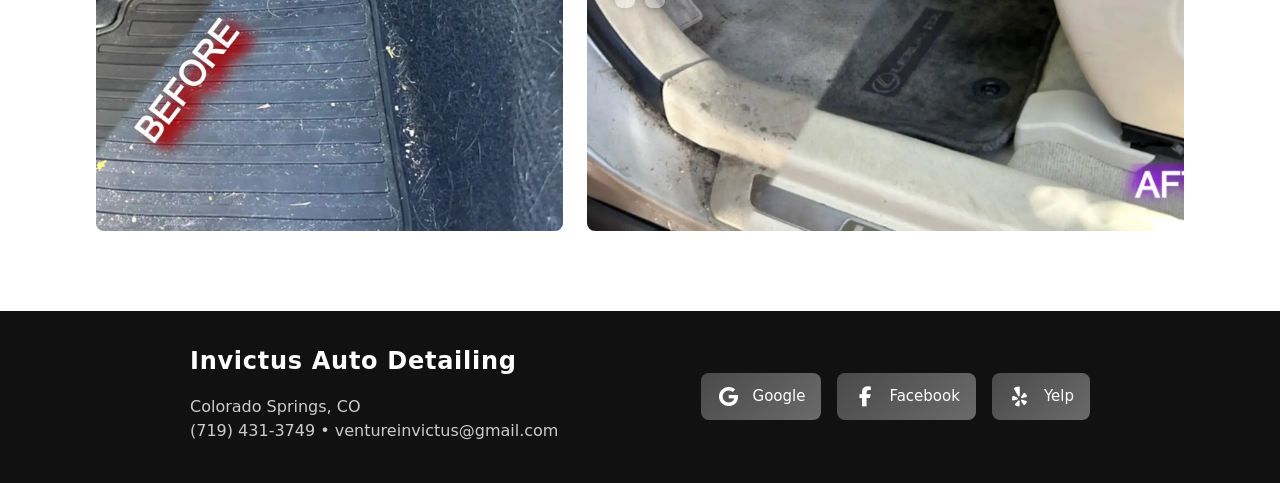
==== commit 63fb4158: "image alts, links, minor SEO" ====
--- a/index.html
+++ b/index.html
@@ -14,7 +14,7 @@
   <meta name="keywords" content="mobile auto detailing Colorado Springs, interior car detailing, car stain removal, pet hair removal, odor treatment">
   <meta name="robots" content="index, follow">
   <link rel="canonical" href="https://www.invictusautodetailing.com">
-  <link rel="icon" type="image/x-icon" href="./images/favicon.png">
+  <link rel="icon" type="image/x-icon" href="images/favicon.png">
 
   <!-- Google ownership verification (already working) -->
   <meta name="google-site-verification" content="4LCgupZzOQfFeI7I0WeJIoexMJqIr2lfo67OQ041thc" />
@@ -23,46 +23,46 @@
   <meta property="og:title" content="Invictus Auto Detailing | Colorado Springs">
   <meta property="og:description" content="Mobile interior auto detailing. Deep clean carpets, seats, leather. Stain, odor, pet hair removal. Book your detail today!">
   <meta property="og:type" content="website">
-  <meta property="og:url" content="https://invictusautodetailing.com">
-  <meta property="og:image" content="https://invictusautodetailing.com/images/hero.jpg">
+  <meta property="og:url" content="https://www.invictusautodetailing.com">
+  <meta property="og:image" content="https://www.invictusautodetailing.com/images/hero.jpg">
 
   <!-- Twitter Card (works without an X account) -->
   <meta name="twitter:card" content="summary_large_image">
   <meta name="twitter:title" content="Invictus Auto Detailing | Mobile Interior Detailing Colorado Springs">
   <meta name="twitter:description" content="Professional mobile interior car detailing in Colorado Springs. Stain removal, pet hair, odor treatment. Veteran-owned. Book now!">
-  <meta name="twitter:image" content="https://invictusautodetailing.com/images/hero.jpg">
+  <meta name="twitter:image" content="https://www.invictusautodetailing.com/images/hero.jpg">
 
   <!-- LocalBusiness Schema – tells Google exactly who you are, where, phone, hours → powers map pack & rich results -->
   <script type="application/ld+json">
-  {
-    "@context": "https://schema.org",
-    "@type": "AutoDetailing",
-    "name": "Invictus Auto Detailing",
-    "description": "Veteran-owned mobile interior auto detailing service in Colorado Springs, CO. Specializing in deep cleans, stain/odor removal, and pet hair treatment.",
-    "url": "https://invictusautodetailing.com",
-    "telephone": "+1-719-431-3749",
-    "email": "ventureinvictus@gmail.com",
-    "address": {
-      "@type": "PostalAddress",
-      "streetAddress": "2208 Woodburn St",
-      "addressLocality": "Colorado Springs",
-      "addressRegion": "CO",
-      "postalCode": "80906",
-      "addressCountry": "US"
-    },
-    "geo": {
-      "@type": "GeoCoordinates",
-      "latitude": 38.8026,
-      "longitude": -104.8214
-    },
-    "priceRange": "$$",
-    "openingHours": "Mo-Su 08:00-18:00",
-    "sameAs": [
-      "https://share.google/9uWLxcLHq1aYAhtDG",
-      "https://www.facebook.com/InvictusAutoDetailing/",
-      "https://www.yelp.com/biz/invictus-auto-detailing-colorado-springs"
-    ]
-  }
+    {
+      "@context": "https://schema.org",
+      "@type": "AutoDetailing",
+      "name": "Invictus Auto Detailing",
+      "description": "Veteran-owned mobile interior auto detailing service in Colorado Springs, CO. Specializing in deep cleans, stain/odor removal, and pet hair treatment.",
+      "url": "https://www.invictusautodetailing.com",
+      "telephone": "+1-719-431-3749",
+      "email": "ventureinvictus@gmail.com",
+      "address": {
+        "@type": "PostalAddress",
+        "streetAddress": "2208 Woodburn St",
+        "addressLocality": "Colorado Springs",
+        "addressRegion": "CO",
+        "postalCode": "80906",
+        "addressCountry": "US"
+      },
+      "geo": {
+        "@type": "GeoCoordinates",
+        "latitude": 38.8026,
+        "longitude": -104.8214
+      },
+      "priceRange": "$$",
+      "openingHours": "Mo-Su 08:00-18:00",
+      "sameAs": [
+        "https://share.google/9uWLxcLHq1aYAhtDG",
+        "https://www.facebook.com/InvictusAutoDetailing/",
+        "https://www.yelp.com/biz/invictus-auto-detailing-colorado-springs"
+      ]
+    }
   </script>
 
   <!-- Critical device detection script – must run before CSS to prevent FOUC -->
@@ -91,17 +91,15 @@
   <script async src="https://www.googletagmanager.com/gtag/js?id=G-4XQM2LDTCN"></script>
   <script>
     window.dataLayer = window.dataLayer || [];
-    function gtag(){dataLayer.push(arguments);}
+
+    function gtag() {
+      dataLayer.push(arguments);
+    }
     gtag('js', new Date());
 
     gtag('config', 'G-4XQM2LDTCN');
   </script>
 </head>
-
-
-
-
-
 
 
 
@@ -271,7 +269,7 @@
     <div class="service complete">
       <div class="service-name">
         <h3>Complete</h3>
-        <p class="subtext-large">Everything in<br/>Basic PLUS</p>
+        <p class="subtext-large">Everything in<br />Basic PLUS</p>
       </div>
       <div class="service-description">
         <ul>
@@ -291,7 +289,7 @@
     <div class="service luxe">
       <div class="service-name">
         <h3>Luxe</h3>
-        <p class="subtext-large">Everything in<br/>Complete PLUS</p>
+        <p class="subtext-large">Everything in<br />Complete PLUS</p>
       </div>
       <div class="service-description">
         <ul>
@@ -342,48 +340,111 @@
     <h2>Recent Results</h2>
     <div class="carousel-container">
       <div class="carousel-track" id="carousel-track">
-        <div class="carousel-item">
-          <picture>
-            <img src="images/1-slide.webp" alt="Auto detailing result showcase" class="carousel-image" fetchpriority="high">
-            <img src="images/1-slide.jpg" alt="Auto detailing result showcase" class="carousel-image">
-          </picture>
-        </div>
-        <div class="carousel-item">
-          <picture>
-            <img src="images/3-slide.webp" alt="Auto detailing result showcase" class="carousel-image" loading="lazy" fetchpriority="high">
-            <img src="images/3-slide.jpg" alt="Auto detailing result showcase" class="carousel-image" loading="lazy">
-          </picture>
-        </div>
-        <div class="carousel-item">
-          <picture>
-            <img src="images/4-slide.webp" alt="Auto detailing result showcase" class="carousel-image" loading="lazy" fetchpriority="high">
-            <img src="images/4-slide.jpg" alt="Auto detailing result showcase" class="carousel-image" loading="lazy">
-          </picture>
-        </div>
-        <div class="carousel-item">
-          <picture>
-            <img src="images/5-slide.webp" alt="Auto detailing result showcase" class="carousel-image" loading="lazy">
-            <img src="images/5-slide.jpg" alt="Auto detailing result showcase" class="carousel-image" loading="lazy">
-          </picture>
-        </div>
-        <div class="carousel-item">
-          <picture>
-            <img src="images/6-slide.webp" alt="Auto detailing result showcase" class="carousel-image" loading="lazy">
-            <img src="images/6-slide.jpg" alt="Auto detailing result showcase" class="carousel-image" loading="lazy">
-          </picture>
-        </div>
-        <div class="carousel-item">
-          <picture>
-            <img src="images/7-slide.webp" alt="Auto detailing result showcase" class="carousel-image" loading="lazy">
-            <img src="images/7-slide.jpg" alt="Auto detailing result showcase" class="carousel-image" loading="lazy">
-          </picture>
-        </div>
-        <div class="carousel-item">
-          <picture>
-            <img src="images/8-slide.webp" alt="Auto detailing result showcase" class="carousel-image" loading="lazy">
-            <img src="images/8-slide.jpg" alt="Auto detailing result showcase" class="carousel-image" loading="lazy">
-          </picture>
-        </div>
+
+        <div class="carousel-item">
+          <picture>
+            <img
+              src="./images/1-slide.webp"
+              alt="Before and after interior detailing – heavy pet hair removed"
+              class="carousel-image"
+              fetchpriority="high">
+            <img
+              src="./images/1-slide.jpg"
+              alt="Before and after interior detailing – heavy pet hair removed"
+              class="carousel-image">
+          </picture>
+        </div>
+
+        <div class="carousel-item">
+          <picture>
+            <img
+              src="./images/3-slide.webp"
+              alt="Deep stain removal from light cloth seats"
+              class="carousel-image"
+              loading="lazy">
+            <img
+              src="./images/3-slide.jpg"
+              alt="Deep stain removal from light cloth seats"
+              class="carousel-image"
+              loading="lazy">
+            </picture>
+        </div>
+
+        <div class="carousel-item">
+          <picture>
+            <img
+              src="./images/4-slide.webp"
+              alt="Leather cleaning and conditioning results"
+              class="carousel-image"
+              loading="lazy">
+            <img
+              src="./images/4-slide.jpg"
+              alt="Leather cleaning and conditioning results"
+              class="carousel-image"
+              loading="lazy">
+          </picture>
+        </div>
+
+        <div class="carousel-item">
+          <picture>
+            <img
+              src="./images/5-slide.webp"
+              alt="Carpet shampoo and extraction – coffee spill gone"
+              class="carousel-image"
+              loading="lazy">
+            <img
+            src="./images/5-slide.jpg"
+            alt="Carpet shampoo and extraction – coffee spill gone"
+            class="carousel-image"
+            loading="lazy">
+          </picture>
+        </div>
+
+        <div class="carousel-item">
+          <picture>
+            <img
+              src="./images/6-slide.webp"
+              alt="Odor elimination treatment – smoker vehicle"
+              class="carousel-image"
+              loading="lazy">
+            <img
+              src="./images/6-slide.jpg"
+              alt="Odor elimination treatment – smoker vehicle"
+              class="carousel-image"
+              loading="lazy">
+          </picture>
+        </div>
+
+        <div class="carousel-item">
+          <picture>
+            <img
+              src="./images/7-slide.webp"
+              alt="Headliner spot cleaning results"
+              class="carousel-image"
+              loading="lazy">
+            <img
+              src="./images/7-slide.jpg"
+              alt="Headliner spot cleaning results"
+              class="carousel-image"
+              loading="lazy">
+          </picture>
+        </div>
+
+        <div class="carousel-item">
+          <picture>
+            <img
+              src="./images/8-slide.webp"
+              alt="Full interior transformation – family SUV"
+              class="carousel-image"
+              loading="lazy">
+            <img
+              src="./images/8-slide.jpg"
+              alt="Full interior transformation – family SUV"
+              class="carousel-image"
+              loading="lazy">
+          </picture>
+        </div>
+
       </div>
     </div>
   </section>
@@ -397,7 +458,7 @@
       <button class="exit-modal-close" aria-label="Close modal">&times;</button>
       <div class="exit-modal-body">
         <h3>Wait! Not sure which package is right?</h3>
-        <p class="exit-modal-text">Let's schedule a free estimate and we'll recommend the perfect detail for your vehicle.</p>
+        <p class="exit-modal-text">Let's schedule a free estimate and we'll recommend the perfect detail for your vehicle. <br /> No obligation.</p>
         <button class="exit-modal-cta">Yes, that sounds better</button>
         <button class="exit-modal-decline">
           No thanks
@@ -412,20 +473,20 @@
     <div class="footer-content">
       <div class="info">
         <h2>Invictus Auto Detailing</h2>
-        <p>Colorado Springs, CO</p>
+        <p>Colorado Springs, CO<br>
+          <a href="tel:+17194313749">(719) 431-3749</a> •
+          <a href="mailto:ventureinvictus@gmail.com">ventureinvictus@gmail.com</a>
+        </p>
       </div>
       <div class="social-links">
-        <a href="https://share.google/9uWLxcLHq1aYAhtDG" target="_blank" rel="noopener noreferrer" class="social-link" aria-label="Visit us on Google">
-          <i class="fab fa-google"></i>
-          <span>Google</span>
+        <a href="https://share.google/9uWLxcLHq1aYAhtDG" target="_blank" rel="noopener noreferrer" class="social-link" aria-label="Google reviews">
+          <i class="fab fa-google"></i><span>Google</span>
         </a>
-        <a href="https://www.facebook.com/InvictusAutoDetailing/" target="_blank" rel="noopener noreferrer" class="social-link" aria-label="Visit us on Facebook">
-          <i class="fab fa-facebook-f"></i>
-          <span>Facebook</span>
+        <a href="https://www.facebook.com/InvictusAutoDetailing/" target="_blank" rel="noopener noreferrer" class="social-link" aria-label="Facebook">
+          <i class="fab fa-facebook-f"></i><span>Facebook</span>
         </a>
-        <a href="https://www.yelp.com/biz/invictus-auto-detailing-colorado-springs" target="_blank" rel="noopener noreferrer" class="social-link" aria-label="Visit us on Yelp">
-          <i class="fab fa-yelp"></i>
-          <span>Yelp</span>
+        <a href="https://www.yelp.com/biz/invictus-auto-detailing-colorado-springs" target="_blank" rel="noopener noreferrer" class="social-link" aria-label="Yelp">
+          <i class="fab fa-yelp"></i><span>Yelp</span>
         </a>
       </div>
     </div>
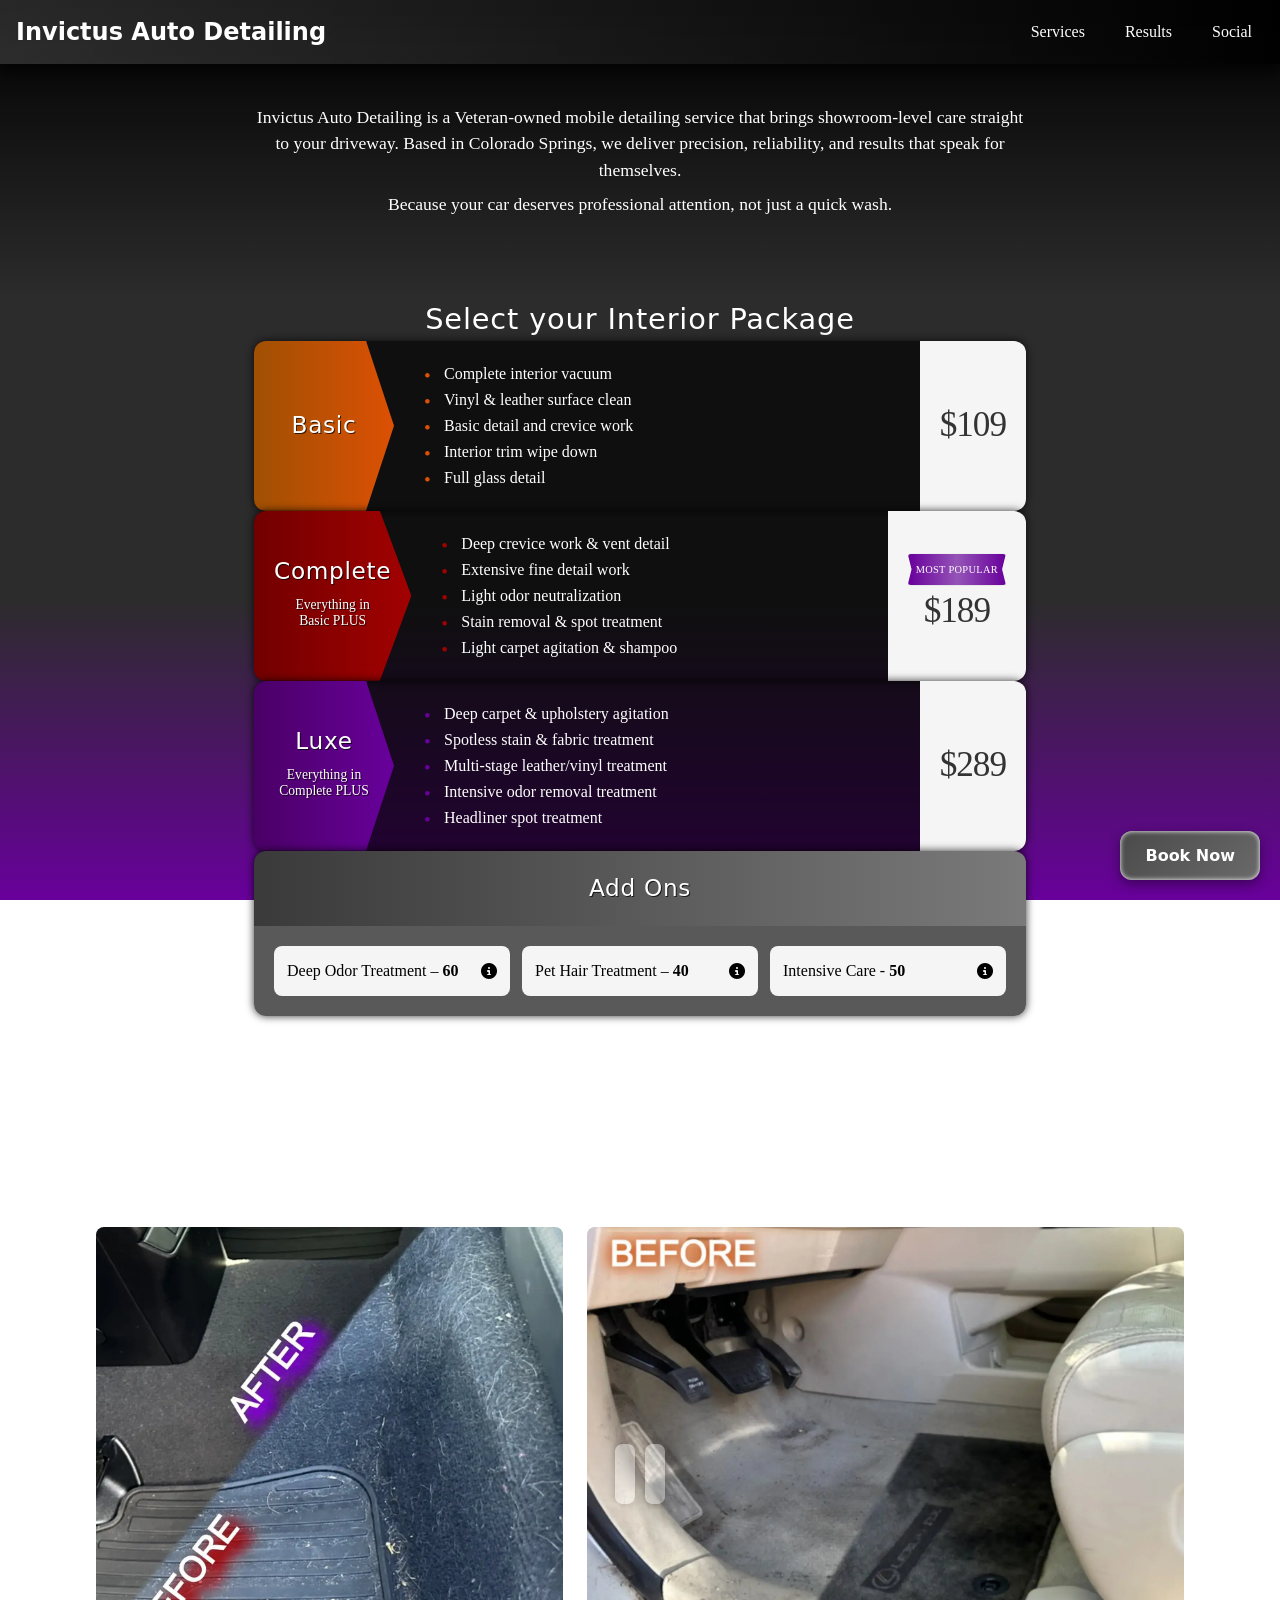
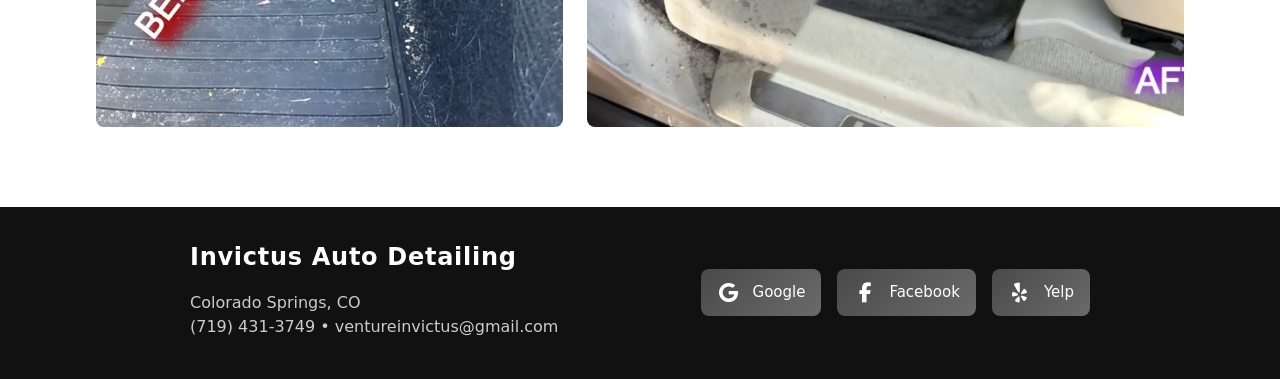
==== commit 33eab6a1: "html content strux" ====
--- a/index.html
+++ b/index.html
@@ -17,7 +17,7 @@
   <link rel="icon" type="image/x-icon" href="images/favicon.png">
 
   <!-- Google ownership verification (already working) -->
-  <meta name="google-site-verification" content="4LCgupZzOQfFeI7I0WeJIoexMJqIr2lfo67OQ041thc" />
+  <meta name="google-site-verification" content="4LCgupZzOQfFeI7I0WeJIoexMJqIr2lfo67OQ041thc">
 
   <!-- Open Graph / Facebook -->
   <meta property="og:title" content="Invictus Auto Detailing | Colorado Springs">
@@ -83,7 +83,7 @@
 
   <!-- Styles & scripts -->
   <link rel="stylesheet" href="style.css">
-  <link rel="stylesheet" href="https://cdnjs.cloudflare.com/ajax/libs/font-awesome/6.5.0/css/all.min.css" defer>
+  <link rel="stylesheet" href="https://cdnjs.cloudflare.com/ajax/libs/font-awesome/6.5.0/css/all.min.css">
   <script src="script.js" defer></script>
 
   <!-- Google Analytics Tag -->
@@ -134,199 +134,203 @@
   </div>
 
   <!-- SERVICES SECTION - MOBILE -->
-  <div id="services" class="mobile-only">
-    <h3>Select your Interior Package</h3>
-
-    <!-- Basic Package -->
-    <div class="service-card basic" data-package="basic">
-      <div class="service-header">
-        <div class="service-title-row">
-          <h4>Basic</h4>
-          <span class="price-badge">109</span>
-        </div>
-        <button class="expand-btn" aria-label="Expand Basic package details">
-          <div class="chevron"></div>
-        </button>
-      </div>
-      <div class="service-content">
-        <ul>
-          <li>Complete interior vacuum</li>
-          <li>Vinyl & leather surface clean</li>
-          <li>Basic detail and crevice work</li>
-          <li>Interior trim wipe down</li>
-          <li>Full glass detail</li>
-        </ul>
+  <div id="services">
+
+    <div class="mobile-only">
+      <h3>Select your Interior Package</h3>
+
+      <!-- Basic Package -->
+      <div class="service-card basic" data-package="basic">
+        <div class="service-header">
+          <div class="service-title-row">
+            <h4>Basic</h4>
+            <span class="price-badge">109</span>
+          </div>
+          <button class="expand-btn" aria-label="Expand Basic package details">
+            <span class="chevron"></span>
+          </button>
+        </div>
+        <div class="service-content">
+          <ul>
+            <li>Complete interior vacuum</li>
+            <li>Vinyl & leather surface clean</li>
+            <li>Basic detail and crevice work</li>
+            <li>Interior trim wipe down</li>
+            <li>Full glass detail</li>
+          </ul>
+        </div>
+      </div>
+
+      <!-- Complete Package -->
+      <div class="service-card complete" data-package="complete">
+        <div class="service-header">
+          <div class="service-title-row">
+            <h4>Complete</h4>
+            <span class="price-badge">189</span>
+            <span class="tier-badge-inline">Most Popular</span>
+          </div>
+          <button class="expand-btn" aria-label="Expand Complete package details">
+            <span class="chevron"></span>
+          </button>
+        </div>
+        <div class="service-content">
+          <p class="subtext-mobile">Everything in Basic PLUS</p>
+          <ul>
+            <li>Deep crevice work & vent detail</li>
+            <li>Extensive fine detail work</li>
+            <li>Light odor neutralization</li>
+            <li>Stain removal & spot treatment</li>
+            <li>Light carpet agitation & shampoo</li>
+          </ul>
+        </div>
+      </div>
+
+      <!-- Luxe Package -->
+      <div class="service-card luxe" data-package="luxe">
+        <div class="service-header">
+          <div class="service-title-row">
+            <h4>Luxe</h4>
+            <span class="price-badge">289</span>
+          </div>
+          <button class="expand-btn" aria-label="Expand Luxe package details">
+            <span class="chevron"></span>
+          </button>
+        </div>
+        <div class="service-content">
+          <p class="subtext-mobile">Everything in Complete PLUS</p>
+          <ul>
+            <li>Deep carpet & upholstery agitation</li>
+            <li>Spotless stain & fabric treatment</li>
+            <li>Multi-stage leather/vinyl treatment</li>
+            <li>Intensive odor removal treatment</li>
+            <li>Headliner spot treatment</li>
+          </ul>
+        </div>
+      </div>
+
+      <!-- Add-ons Mobile -->
+      <div class="service-card add-ons">
+        <div class="service-header">
+          <div class="service-title-row">
+            <h4>Add Ons</h4>
+          </div>
+          <button class="expand-btn" aria-label="Expand Add Ons details">
+            <span class="chevron"></span>
+          </button>
+        </div>
+        <div class="service-content">
+          <div class="addon-grid">
+            <div class="addon-item" data-service="odor">
+              <span>Deep Odor Treatment</span>
+              <span class="addon-price">60</span>
+              <button class="info-icon" aria-label="Info about Deep Odor Treatment">
+                <i class="fa-solid fa-circle-info"></i>
+              </button>
+            </div>
+            <div class="addon-item" data-service="pet">
+              <span>Pet Hair Treatment</span>
+              <span class="addon-price">40</span>
+              <button class="info-icon" aria-label="Info about Pet Hair Treatment">
+                <i class="fa-solid fa-circle-info"></i>
+              </button>
+            </div>
+            <div class="addon-item" data-service="intensive">
+              <span>Intensive Care</span>
+              <span class="addon-price">50</span>
+              <button class="info-icon" aria-label="Info about Intensive Care">
+                <i class="fa-solid fa-circle-info"></i>
+              </button>
+            </div>
+          </div>
+        </div>
       </div>
     </div>
 
-    <!-- Complete Package -->
-    <div class="service-card complete" data-package="complete">
-      <div class="service-header">
-        <div class="service-title-row">
-          <h4>Complete</h4>
-          <span class="price-badge">189</span>
-          <span class="tier-badge-inline">Most Popular</span>
-        </div>
-        <button class="expand-btn" aria-label="Expand Complete package details">
-          <div class="chevron"></div>
-        </button>
-      </div>
-      <div class="service-content">
-        <p class="subtext-mobile">Everything in Basic PLUS</p>
-        <ul>
-          <li>Deep crevice work & vent detail</li>
-          <li>Extensive fine detail work</li>
-          <li>Light odor neutralization</li>
-          <li>Stain removal & spot treatment</li>
-          <li>Light carpet agitation & shampoo</li>
-        </ul>
+    <!-- SERVICES SECTION - DESKTOP -->
+    <div class="desktop-only">
+      <h3>Select your Interior Package</h3>
+
+      <div class="service basic">
+        <div class="service-name">
+          <h3>Basic</h3>
+        </div>
+        <div class="service-description">
+          <ul>
+            <li>Complete interior vacuum</li>
+            <li>Vinyl & leather surface clean</li>
+            <li>Basic detail and crevice work</li>
+            <li>Interior trim wipe down</li>
+            <li>Full glass detail</li>
+          </ul>
+        </div>
+        <div class="service-price">
+          <span class="price-number">109</span>
+        </div>
+      </div>
+
+      <div class="service complete">
+        <div class="service-name">
+          <h3>Complete</h3>
+          <p class="subtext-large">Everything in<br>Basic PLUS</p>
+        </div>
+        <div class="service-description">
+          <ul>
+            <li>Deep crevice work & vent detail</li>
+            <li>Extensive fine detail work</li>
+            <li>Light odor neutralization</li>
+            <li>Stain removal & spot treatment</li>
+            <li>Light carpet agitation & shampoo</li>
+          </ul>
+        </div>
+        <div class="service-price">
+          <div class="tier-badge">Most Popular</div>
+          <span class="price-number">189</span>
+        </div>
+      </div>
+
+      <div class="service luxe">
+        <div class="service-name">
+          <h3>Luxe</h3>
+          <p class="subtext-large">Everything in<br>Complete PLUS</p>
+        </div>
+        <div class="service-description">
+          <ul>
+            <li>Deep carpet & upholstery agitation</li>
+            <li>Spotless stain & fabric treatment</li>
+            <li>Multi-stage leather/vinyl treatment</li>
+            <li>Intensive odor removal treatment</li>
+            <li>Headliner spot treatment</li>
+          </ul>
+        </div>
+        <div class="service-price">
+          <span class="price-number">289</span>
+        </div>
+      </div>
+
+      <!-- Add-ons Desktop -->
+      <div class="service add-ons">
+        <div class="service-name">
+          <h3>Add Ons</h3>
+        </div>
+        <div class="service-description addons-list">
+          <div class="addon-row-3">
+            <div class="addon-item" data-service="odor">
+              <span>Deep Odor Treatment – <strong>60</strong></span>
+              <i class="fa-solid fa-circle-info" data-service="odor"></i>
+            </div>
+            <div class="addon-item" data-service="pet">
+              <span>Pet Hair Treatment – <strong>40</strong></span>
+              <i class="fa-solid fa-circle-info" data-service="pet"></i>
+            </div>
+            <div class="addon-item" data-service="intensive">
+              <span>Intensive Care - <strong>50</strong></span>
+              <i class="fa-solid fa-circle-info" data-service="intensive"></i>
+            </div>
+          </div>
+        </div>
       </div>
     </div>
 
-    <!-- Luxe Package -->
-    <div class="service-card luxe" data-package="luxe">
-      <div class="service-header">
-        <div class="service-title-row">
-          <h4>Luxe</h4>
-          <span class="price-badge">289</span>
-        </div>
-        <button class="expand-btn" aria-label="Expand Luxe package details">
-          <div class="chevron"></div>
-        </button>
-      </div>
-      <div class="service-content">
-        <p class="subtext-mobile">Everything in Complete PLUS</p>
-        <ul>
-          <li>Deep carpet & upholstery agitation</li>
-          <li>Spotless stain & fabric treatment</li>
-          <li>Multi-stage leather/vinyl treatment</li>
-          <li>Intensive odor removal treatment</li>
-          <li>Headliner spot treatment</li>
-        </ul>
-      </div>
-    </div>
-
-    <!-- Add-ons Mobile -->
-    <div class="service-card add-ons">
-      <div class="service-header">
-        <div class="service-title-row">
-          <h4>Add Ons</h4>
-        </div>
-        <button class="expand-btn" aria-label="Expand Add Ons details">
-          <div class="chevron"></div>
-        </button>
-      </div>
-      <div class="service-content">
-        <div class="addon-grid">
-          <div class="addon-item" data-service="odor">
-            <span>Deep Odor Treatment</span>
-            <span class="addon-price">60</span>
-            <button class="info-icon" aria-label="Info about Deep Odor Treatment">
-              <i class="fa-solid fa-circle-info"></i>
-            </button>
-          </div>
-          <div class="addon-item" data-service="pet">
-            <span>Pet Hair Treatment</span>
-            <span class="addon-price">40</span>
-            <button class="info-icon" aria-label="Info about Pet Hair Treatment">
-              <i class="fa-solid fa-circle-info"></i>
-            </button>
-          </div>
-          <div class="addon-item" data-service="intensive">
-            <span>Intensive Care</span>
-            <span class="addon-price">50</span>
-            <button class="info-icon" aria-label="Info about Intensive Care">
-              <i class="fa-solid fa-circle-info"></i>
-            </button>
-          </div>
-        </div>
-      </div>
-    </div>
-  </div>
-
-  <!-- SERVICES SECTION - DESKTOP -->
-  <div id="services" class="desktop-only">
-    <h3>Select your Interior Package</h3>
-
-    <div class="service basic">
-      <div class="service-name">
-        <h3>Basic</h3>
-      </div>
-      <div class="service-description">
-        <ul>
-          <li>Complete interior vacuum</li>
-          <li>Vinyl & leather surface clean</li>
-          <li>Basic detail and crevice work</li>
-          <li>Interior trim wipe down</li>
-          <li>Full glass detail</li>
-        </ul>
-      </div>
-      <div class="service-price">
-        <span class="price-number">109</span>
-      </div>
-    </div>
-
-    <div class="service complete">
-      <div class="service-name">
-        <h3>Complete</h3>
-        <p class="subtext-large">Everything in<br />Basic PLUS</p>
-      </div>
-      <div class="service-description">
-        <ul>
-          <li>Deep crevice work & vent detail</li>
-          <li>Extensive fine detail work</li>
-          <li>Light odor neutralization</li>
-          <li>Stain removal & spot treatment</li>
-          <li>Light carpet agitation & shampoo</li>
-        </ul>
-      </div>
-      <div class="service-price">
-        <div class="tier-badge">Most Popular</div>
-        <span class="price-number">189</span>
-      </div>
-    </div>
-
-    <div class="service luxe">
-      <div class="service-name">
-        <h3>Luxe</h3>
-        <p class="subtext-large">Everything in<br />Complete PLUS</p>
-      </div>
-      <div class="service-description">
-        <ul>
-          <li>Deep carpet & upholstery agitation</li>
-          <li>Spotless stain & fabric treatment</li>
-          <li>Multi-stage leather/vinyl treatment</li>
-          <li>Intensive odor removal treatment</li>
-          <li>Headliner spot treatment</li>
-        </ul>
-      </div>
-      <div class="service-price">
-        <span class="price-number">289</span>
-      </div>
-    </div>
-
-    <!-- Add-ons Desktop -->
-    <div class="service add-ons">
-      <div class="service-name">
-        <h3>Add Ons</h3>
-      </div>
-      <div class="service-description addons-list">
-        <div class="addon-row-3">
-          <div class="addon-item" data-service="odor">
-            <span>Deep Odor Treatment – <strong>60</strong></span>
-            <i class="fa-solid fa-circle-info" data-service="odor"></i>
-          </div>
-          <div class="addon-item" data-service="pet">
-            <span>Pet Hair Treatment – <strong>40</strong></span>
-            <i class="fa-solid fa-circle-info" data-service="pet"></i>
-          </div>
-          <div class="addon-item" data-service="intensive">
-            <span>Intensive Care - <strong>50</strong></span>
-            <i class="fa-solid fa-circle-info" data-service="intensive"></i>
-          </div>
-        </div>
-      </div>
-    </div>
   </div>
 
   <!-- Info Tooltip -->
@@ -340,111 +344,48 @@
     <h2>Recent Results</h2>
     <div class="carousel-container">
       <div class="carousel-track" id="carousel-track">
-
-        <div class="carousel-item">
-          <picture>
-            <img
-              src="./images/1-slide.webp"
-              alt="Before and after interior detailing – heavy pet hair removed"
-              class="carousel-image"
-              fetchpriority="high">
-            <img
-              src="./images/1-slide.jpg"
-              alt="Before and after interior detailing – heavy pet hair removed"
-              class="carousel-image">
-          </picture>
-        </div>
-
-        <div class="carousel-item">
-          <picture>
-            <img
-              src="./images/3-slide.webp"
-              alt="Deep stain removal from light cloth seats"
-              class="carousel-image"
-              loading="lazy">
-            <img
-              src="./images/3-slide.jpg"
-              alt="Deep stain removal from light cloth seats"
-              class="carousel-image"
-              loading="lazy">
-            </picture>
-        </div>
-
-        <div class="carousel-item">
-          <picture>
-            <img
-              src="./images/4-slide.webp"
-              alt="Leather cleaning and conditioning results"
-              class="carousel-image"
-              loading="lazy">
-            <img
-              src="./images/4-slide.jpg"
-              alt="Leather cleaning and conditioning results"
-              class="carousel-image"
-              loading="lazy">
-          </picture>
-        </div>
-
-        <div class="carousel-item">
-          <picture>
-            <img
-              src="./images/5-slide.webp"
-              alt="Carpet shampoo and extraction – coffee spill gone"
-              class="carousel-image"
-              loading="lazy">
-            <img
-            src="./images/5-slide.jpg"
-            alt="Carpet shampoo and extraction – coffee spill gone"
-            class="carousel-image"
-            loading="lazy">
-          </picture>
-        </div>
-
-        <div class="carousel-item">
-          <picture>
-            <img
-              src="./images/6-slide.webp"
-              alt="Odor elimination treatment – smoker vehicle"
-              class="carousel-image"
-              loading="lazy">
-            <img
-              src="./images/6-slide.jpg"
-              alt="Odor elimination treatment – smoker vehicle"
-              class="carousel-image"
-              loading="lazy">
-          </picture>
-        </div>
-
-        <div class="carousel-item">
-          <picture>
-            <img
-              src="./images/7-slide.webp"
-              alt="Headliner spot cleaning results"
-              class="carousel-image"
-              loading="lazy">
-            <img
-              src="./images/7-slide.jpg"
-              alt="Headliner spot cleaning results"
-              class="carousel-image"
-              loading="lazy">
-          </picture>
-        </div>
-
-        <div class="carousel-item">
-          <picture>
-            <img
-              src="./images/8-slide.webp"
-              alt="Full interior transformation – family SUV"
-              class="carousel-image"
-              loading="lazy">
-            <img
-              src="./images/8-slide.jpg"
-              alt="Full interior transformation – family SUV"
-              class="carousel-image"
-              loading="lazy">
-          </picture>
-        </div>
-
+        <div class="carousel-item">
+          <picture>
+            <source srcset="./images/1-slide.webp" type="image/webp">
+            <img src="./images/1-slide.jpg" alt="Before and after interior detailing – heavy pet hair removed" class="carousel-image" fetchpriority="high">
+          </picture>
+        </div>
+        <div class="carousel-item">
+          <picture>
+            <source srcset="./images/3-slide.webp" type="image/webp">
+            <img src="./images/3-slide.jpg" alt="Deep stain removal from light cloth seats" class="carousel-image" loading="lazy">
+          </picture>
+        </div>
+        <div class="carousel-item">
+          <picture>
+            <source srcset="./images/4-slide.webp" type="image/webp">
+            <img src="./images/4-slide.jpg" alt="Leather cleaning and conditioning results" class="carousel-image" loading="lazy">
+          </picture>
+        </div>
+        <div class="carousel-item">
+          <picture>
+            <source srcset="./images/5-slide.webp" type="image/webp">
+            <img src="./images/5-slide.jpg" alt="Carpet shampoo and extraction – coffee spill gone" class="carousel-image" loading="lazy">
+          </picture>
+        </div>
+        <div class="carousel-item">
+          <picture>
+            <source srcset="./images/6-slide.webp" type="image/webp">
+            <img src="./images/6-slide.jpg" alt="Odor elimination treatment – smoker vehicle" class="carousel-image" loading="lazy">
+          </picture>
+        </div>
+        <div class="carousel-item">
+          <picture>
+            <source srcset="./images/7-slide.webp" type="image/webp">
+            <img src="./images/7-slide.jpg" alt="Headliner spot cleaning results" class="carousel-image" loading="lazy">
+          </picture>
+        </div>
+        <div class="carousel-item">
+          <picture>
+            <source srcset="./images/8-slide.webp" type="image/webp">
+            <img src="./images/8-slide.jpg" alt="Full interior transformation – family SUV" class="carousel-image" loading="lazy">
+          </picture>
+        </div>
       </div>
     </div>
   </section>
@@ -458,7 +399,7 @@
       <button class="exit-modal-close" aria-label="Close modal">&times;</button>
       <div class="exit-modal-body">
         <h3>Wait! Not sure which package is right?</h3>
-        <p class="exit-modal-text">Let's schedule a free estimate and we'll recommend the perfect detail for your vehicle. <br /> No obligation.</p>
+        <p class="exit-modal-text">Let's schedule a free estimate and we'll recommend the perfect detail for your vehicle. <br> No obligation.</p>
         <button class="exit-modal-cta">Yes, that sounds better</button>
         <button class="exit-modal-decline">
           No thanks
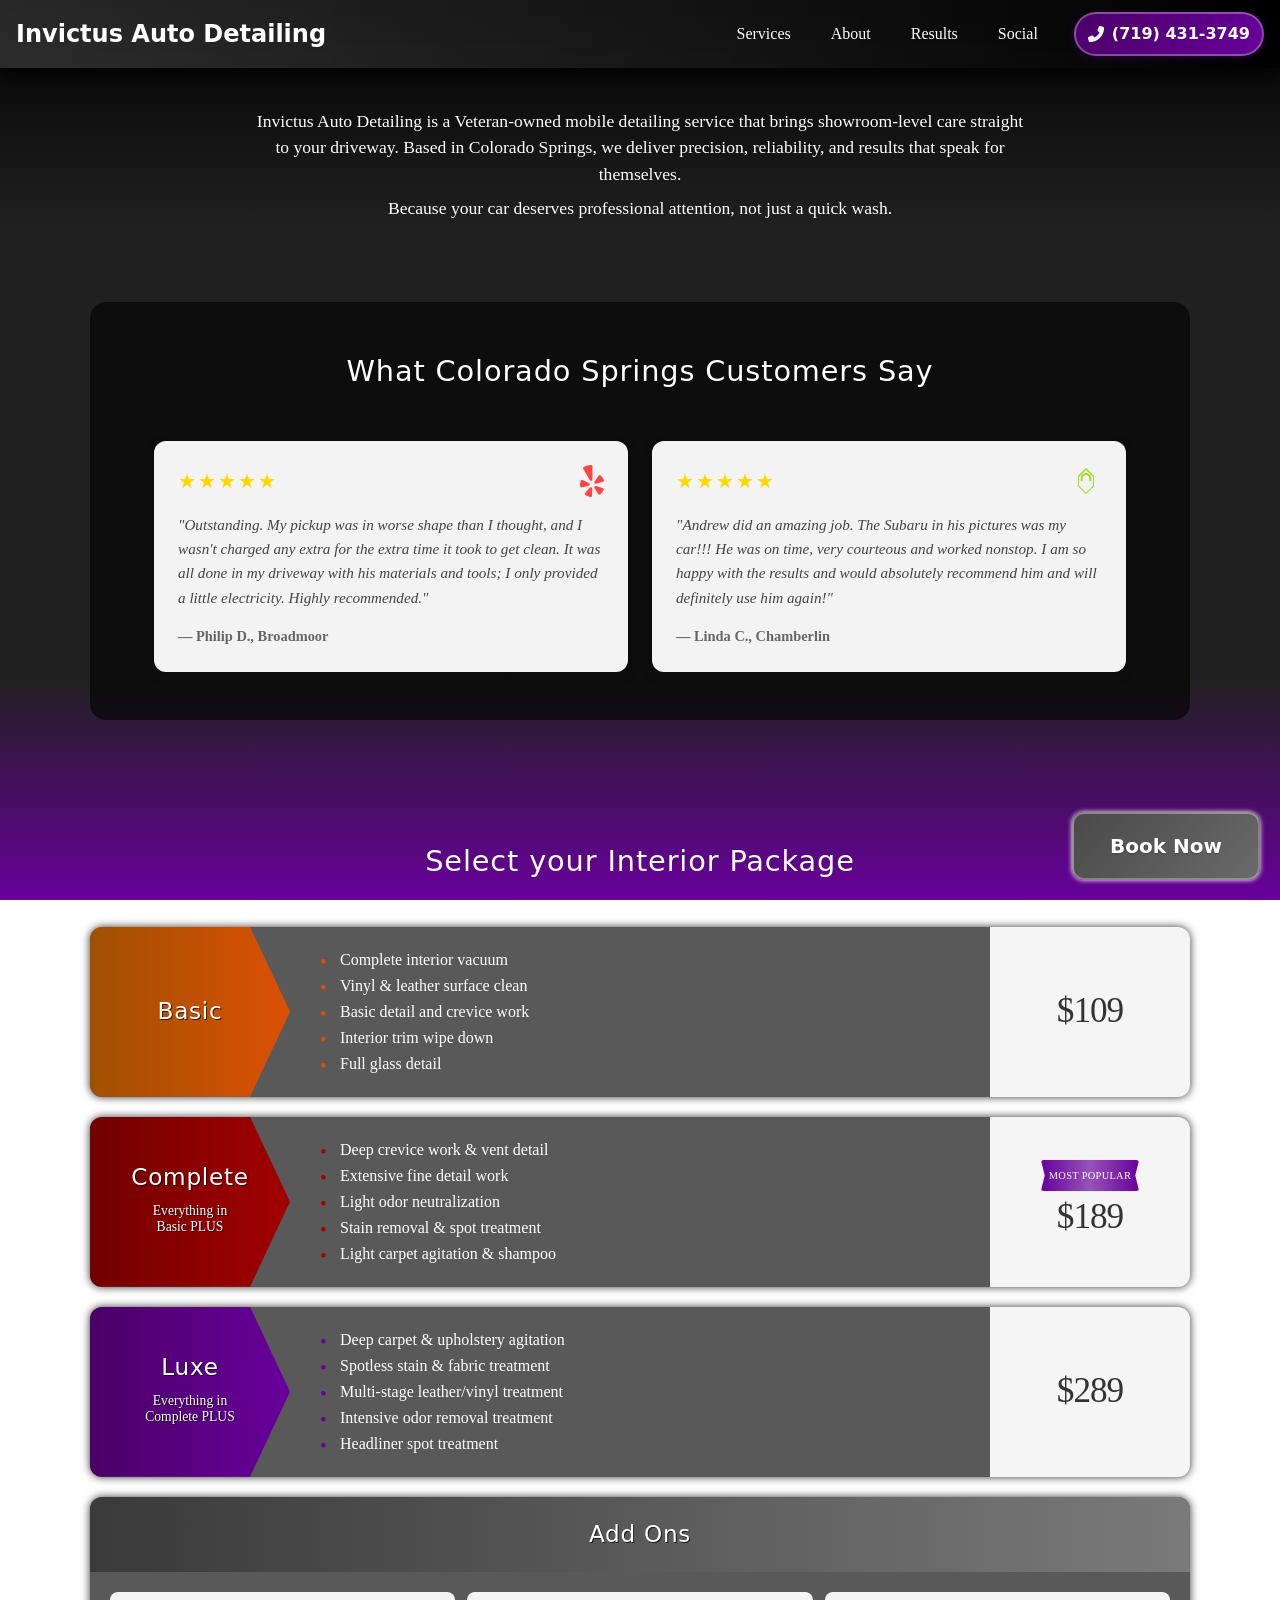
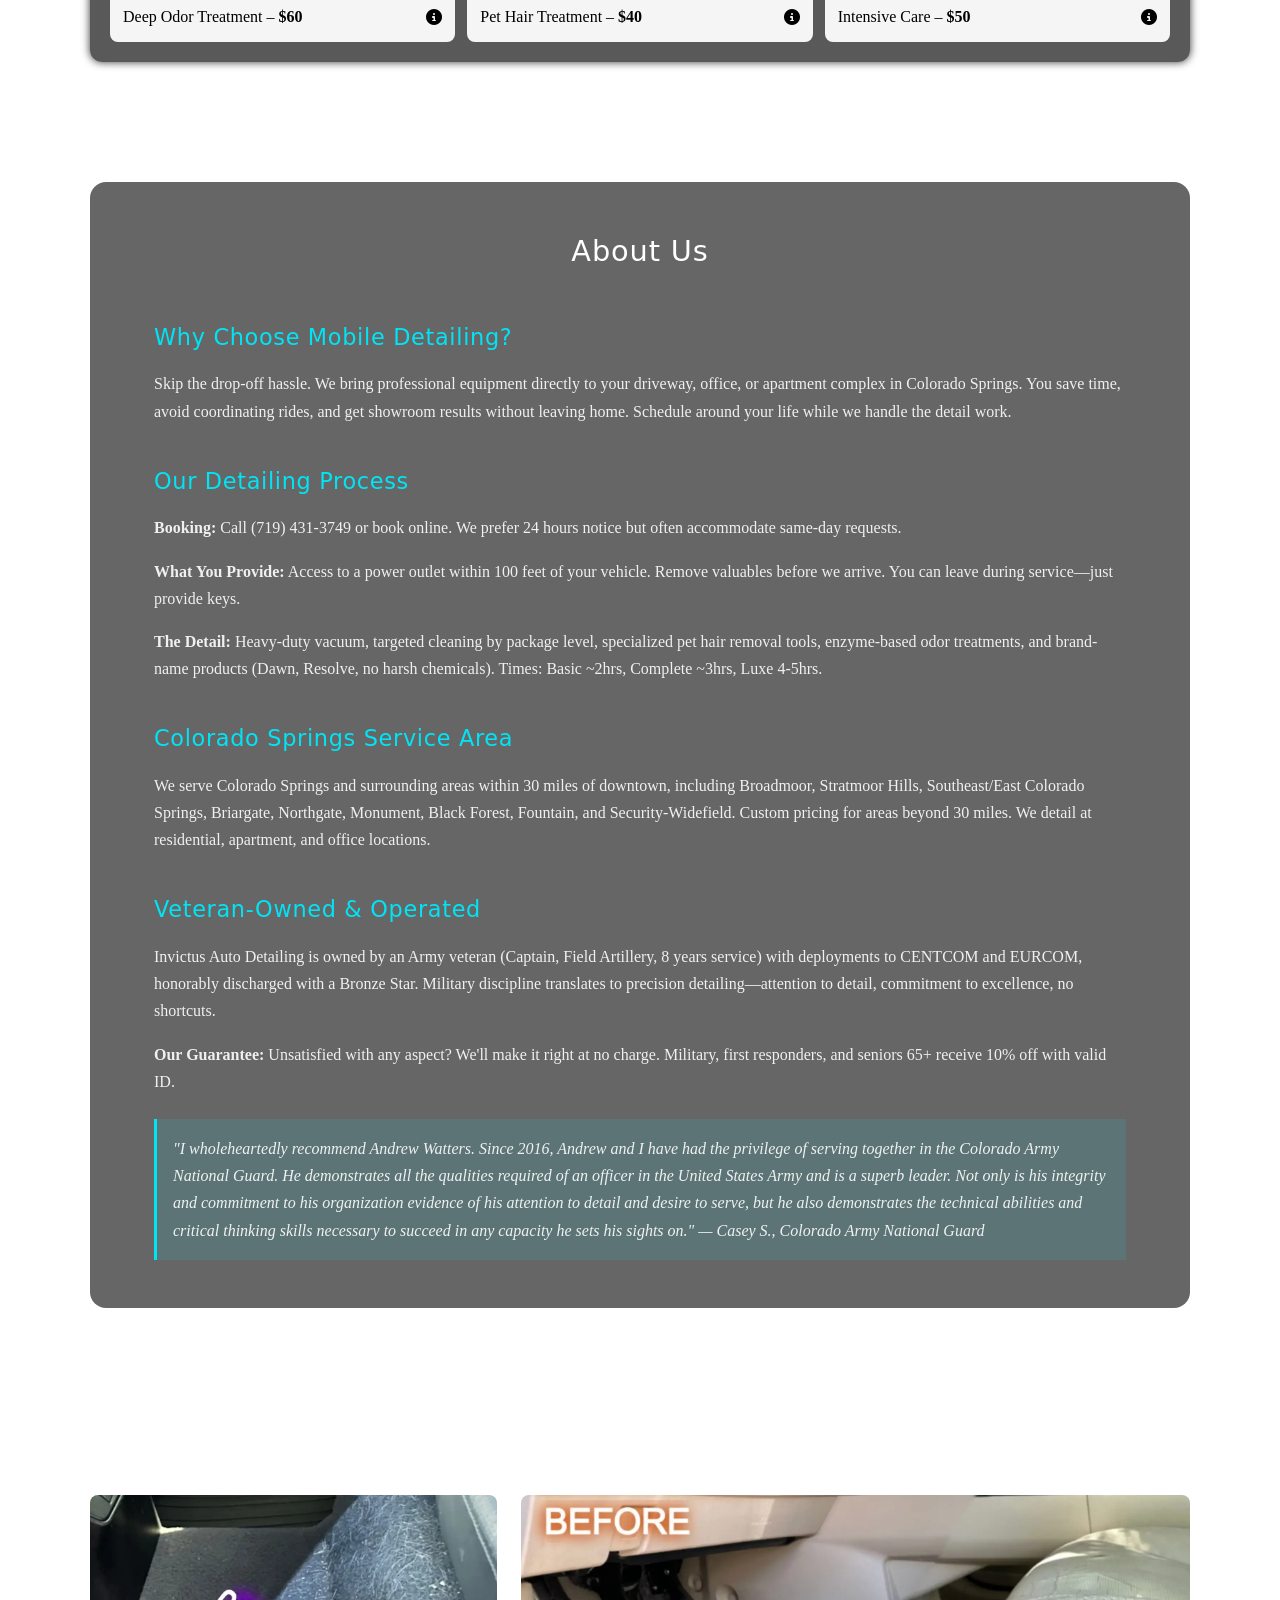
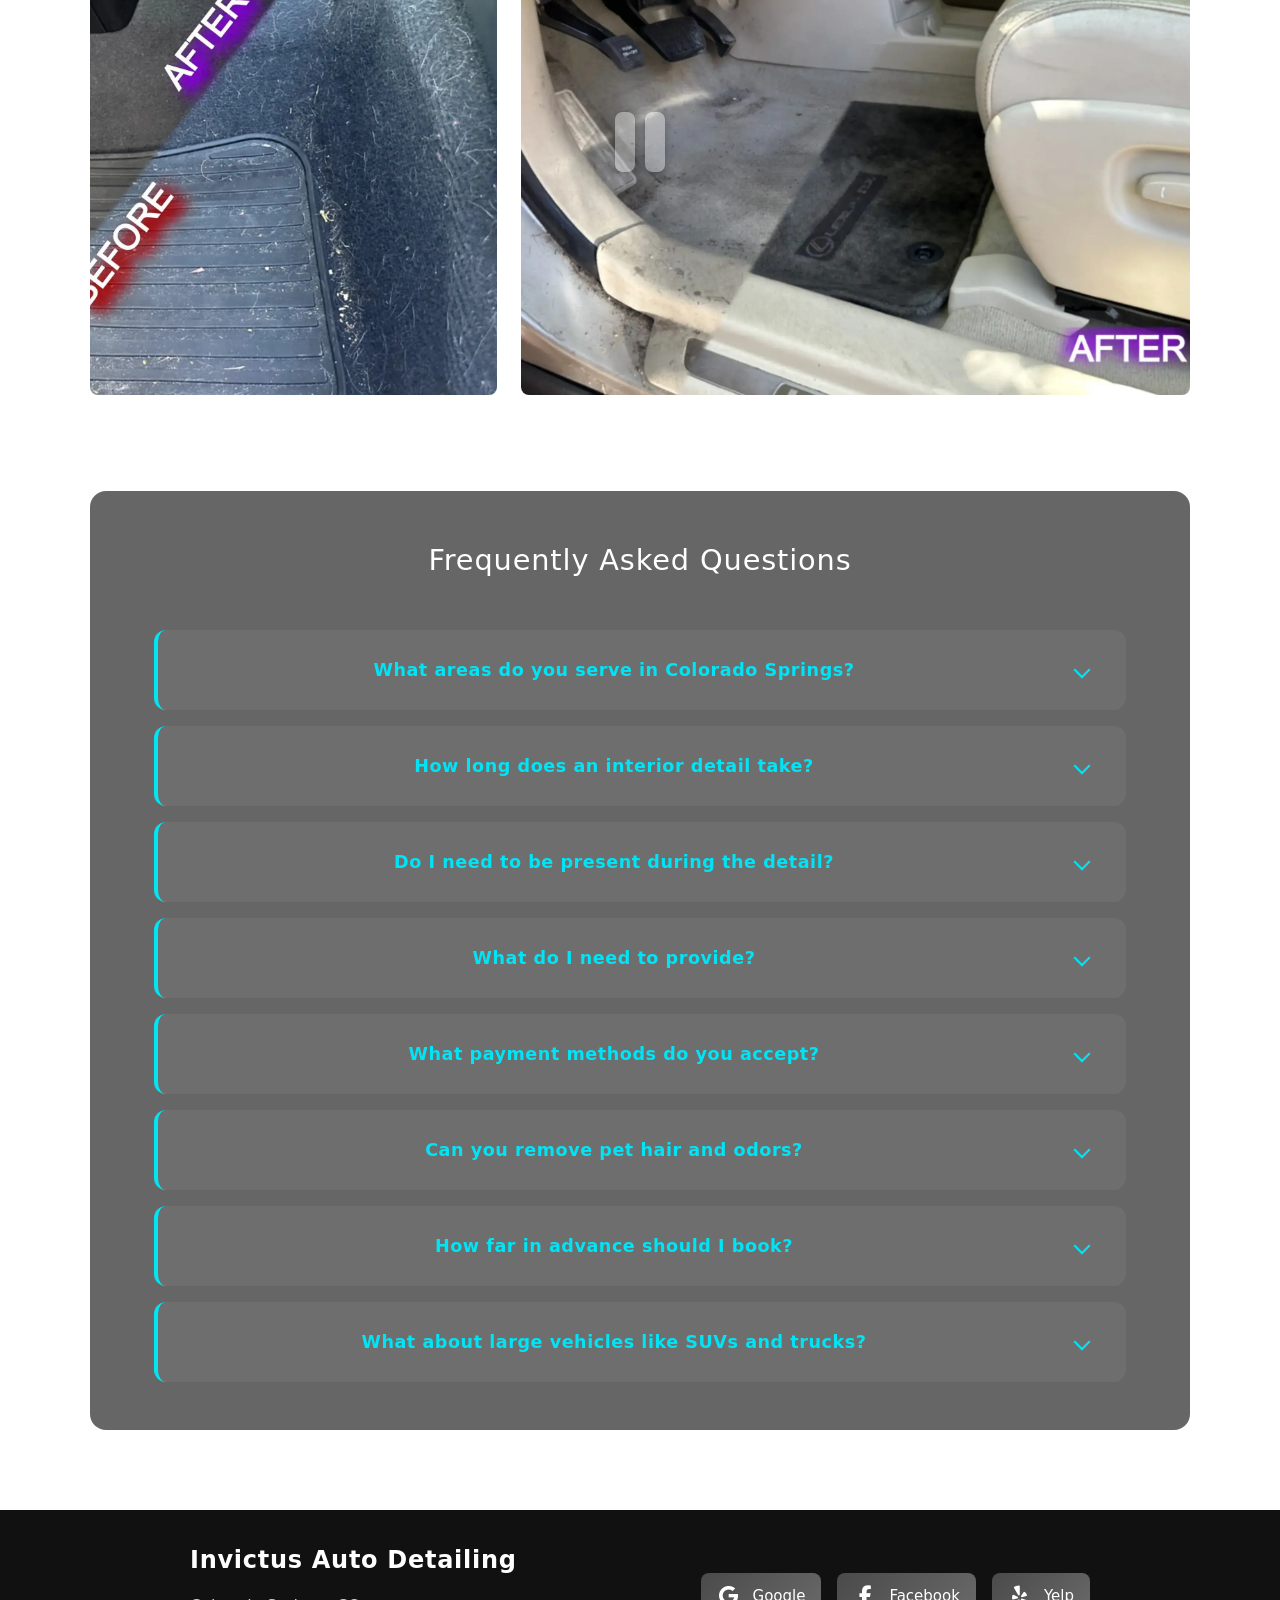
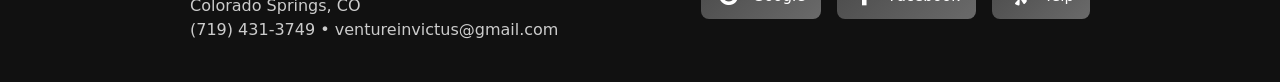
==== commit ef031c4b: "major SEO overhaul" ====
--- a/index.html
+++ b/index.html
@@ -1,8 +1,5 @@
 <!DOCTYPE html>
 <html lang="en">
-
-
-
 
 <head>
   <meta charset="UTF-8">
@@ -14,7 +11,8 @@
   <meta name="keywords" content="mobile auto detailing Colorado Springs, interior car detailing, car stain removal, pet hair removal, odor treatment">
   <meta name="robots" content="index, follow">
   <link rel="canonical" href="https://www.invictusautodetailing.com">
-  <link rel="icon" type="image/x-icon" href="images/favicon.png">
+  <link rel="icon" type="image/x-icon" href="images/favicon.png" alt="Car with key icon">
+
 
   <!-- Google ownership verification (already working) -->
   <meta name="google-site-verification" content="4LCgupZzOQfFeI7I0WeJIoexMJqIr2lfo67OQ041thc">
@@ -65,6 +63,95 @@
     }
   </script>
 
+  <!-- Review Schema Markup -->
+  <script type="application/ld+json">
+  {
+    "@context": "https://schema.org",
+    "@type": "LocalBusiness",
+    "name": "Invictus Auto Detailing",
+    "aggregateRating": {
+      "@type": "AggregateRating",
+      "ratingValue": "5",
+      "reviewCount": "2"
+    },
+    "review": [
+      {
+        "@type": "Review",
+        "author": {
+          "@type": "Person",
+          "name": "Philip D."
+        },
+        "reviewRating": {
+          "@type": "Rating",
+          "ratingValue": "5"
+        },
+        "reviewBody": "Outstanding. My pickup was in worse shape than I thought, and I wasn't charged any extra for the extra time it took to get clean. It was all done in my driveway with his materials and tools; I only provided a little electricity. Highly recommended."
+      },
+      {
+        "@type": "Review",
+        "author": {
+          "@type": "Person",
+          "name": "Linda C."
+        },
+        "reviewRating": {
+          "@type": "Rating",
+          "ratingValue": "5"
+        },
+        "reviewBody": "Andrew did an amazing job. The Subaru in his pictures was my car!!! He was on time, very courteous and worked nonstop. I am so happy with the results and would absolutely recommend him and will definitely use him again!"
+      }
+    ]
+  }
+  </script>
+
+  <!-- FAQ Schema Markup -->
+  <script type="application/ld+json">
+    {
+      "@context": "https://schema.org",
+      "@type": "FAQPage",
+      "mainEntity": [{
+          "@type": "Question",
+          "name": "What areas do you serve in Colorado Springs?",
+          "acceptedAnswer": {
+            "@type": "Answer",
+            "text": "We provide mobile interior detailing throughout Colorado Springs and surrounding areas within 30 miles of downtown, including Broadmoor, Stratmoor Hills, Southeast Colorado Springs, East Colorado Springs, Briargate, Northgate, Monument, Black Forest, Fountain, and Security-Widefield. Custom pricing applies for areas beyond 30 miles."
+          }
+        },
+        {
+          "@type": "Question",
+          "name": "How long does an interior detail take?",
+          "acceptedAnswer": {
+            "@type": "Answer",
+            "text": "Our Basic package takes approximately 2 hours, Complete package around 3 hours, and Luxe package 4-5 hours. Times may vary by 30 minutes depending on vehicle size and condition. Add-on services may extend the time needed."
+          }
+        },
+        {
+          "@type": "Question",
+          "name": "Do I need to be present during the detail?",
+          "acceptedAnswer": {
+            "@type": "Answer",
+            "text": "No, you can leave during the service. Just provide your keys and access to a power outlet within 100 feet of your vehicle. We'll do a walkthrough together when the job is complete."
+          }
+        },
+        {
+          "@type": "Question",
+          "name": "What do I need to provide?",
+          "acceptedAnswer": {
+            "@type": "Answer",
+            "text": "You only need to provide access to a standard power outlet within 100 feet of your vehicle. We bring all equipment, supplies, and cleaning products. Please remove valuables, personal items, and anything you don't want moved before we arrive."
+          }
+        },
+        {
+          "@type": "Question",
+          "name": "What payment methods do you accept?",
+          "acceptedAnswer": {
+            "@type": "Answer",
+            "text": "We accept cash, all major credit cards, Venmo, and Zelle. Payment is due upon completion of service. We offer 10% discounts for military, first responders, and seniors 65+ with valid ID."
+          }
+        }
+      ]
+    }
+  </script>
+
   <!-- Critical device detection script – must run before CSS to prevent FOUC -->
   <script>
     (function() {
@@ -101,16 +188,15 @@
   </script>
 </head>
 
-
-
-
-
-
-
-
-
-
 <body>
+
+  <!-- Call Now Button - Mobile Only (above header) -->
+  <div class="call-bar mobile-only">
+    <a href="tel:+17194313749" class="call-now-btn" aria-label="Call Invictus Auto Detailing now">
+      <i class="fas fa-phone-alt"></i>
+      <span>(719) 431-3749</span>
+    </a>
+  </div>
 
   <header>
     <h1>Invictus Auto Detailing</h1>
@@ -122,8 +208,14 @@
     </button>
     <nav class="nav-menu">
       <a href="#services" class="scroller">Services</a>
+      <a href="#about" class="scroller">About</a>
       <a href="#gallery" class="scroller">Results</a>
       <a href="#social" class="scroller">Social</a>
+      <!-- Call Now Button - Desktop Only (in nav) -->
+      <a href="tel:+17194313749" class="nav-call-btn desktop-only" aria-label="Call Invictus Auto Detailing now">
+        <i class="fas fa-phone-alt"></i>
+        <span>(719) 431-3749</span>
+      </a>
     </nav>
   </header>
 
@@ -132,6 +224,34 @@
     <p>Invictus Auto Detailing is a Veteran-owned mobile detailing service that brings showroom-level care straight to your driveway. Based in Colorado Springs, we deliver precision, reliability, and results that speak for themselves.</p>
     <p>Because your car deserves professional attention, not just a quick wash.</p>
   </div>
+
+  <!-- Reviews Section -->
+  <section id="reviews" class="section-box reviews-section desktop-only">
+    <h2>What Colorado Springs Customers Say</h2>
+
+    <div class="reviews-container">
+      <div class="review-card">
+        <div class="review-header">
+          <div class="stars">★★★★★</div>
+          <i class="fab fa-yelp review-source-icon yelp-icon"></i>
+        </div>
+        <p class="review-text">"Outstanding. My pickup was in worse shape than I thought, and I wasn't charged any extra for the extra time it took to get clean. It was all done in my driveway with his materials and tools; I only provided a little electricity. Highly recommended."</p>
+        <p class="reviewer-name">— Philip D., Broadmoor</p>
+      </div>
+
+      <div class="review-card">
+        <div class="review-header">
+          <div class="stars">★★★★★</div>
+          <svg xmlns="http://www.w3.org/2000/svg" viewBox="0 0 48 48" class="review-source-icon nextdoor-icon">
+            <path fill="#8DD500" d="M24 4L12 16v16l12 12 12-12V16L24 4zm0 3.5L34.5 18v13L24 41.5 13.5 31V18L24 7.5z"/>
+            <path fill="#8DD500" d="M24 12c-4.4 0-8 3.6-8 8v4h3v-4c0-2.8 2.2-5 5-5s5 2.2 5 5v4h3v-4c0-4.4-3.6-8-8-8z"/>
+          </svg>
+        </div>
+        <p class="review-text">"Andrew did an amazing job. The Subaru in his pictures was my car!!! He was on time, very courteous and worked nonstop. I am so happy with the results and would absolutely recommend him and will definitely use him again!"</p>
+        <p class="reviewer-name">— Linda C., Chamberlin</p>
+      </div>
+    </div>
+  </section>
 
   <!-- SERVICES SECTION - MOBILE -->
   <div id="services">
@@ -315,20 +435,21 @@
         <div class="service-description addons-list">
           <div class="addon-row-3">
             <div class="addon-item" data-service="odor">
-              <span>Deep Odor Treatment – <strong>60</strong></span>
+              <span>Deep Odor Treatment – <strong>$60</strong></span>
               <i class="fa-solid fa-circle-info" data-service="odor"></i>
             </div>
             <div class="addon-item" data-service="pet">
-              <span>Pet Hair Treatment – <strong>40</strong></span>
+              <span>Pet Hair Treatment – <strong>$40</strong></span>
               <i class="fa-solid fa-circle-info" data-service="pet"></i>
             </div>
             <div class="addon-item" data-service="intensive">
-              <span>Intensive Care - <strong>50</strong></span>
+              <span>Intensive Care – <strong>$50</strong></span>
               <i class="fa-solid fa-circle-info" data-service="intensive"></i>
             </div>
           </div>
         </div>
       </div>
+
     </div>
 
   </div>
@@ -339,52 +460,198 @@
     <p class="tooltip-text"></p>
   </div>
 
+  <!-- About Section -->
+  <section id="about" class="section-box about-section">
+    <h2>About Us</h2>
+
+    <div class="about-container">
+      <!-- Why Choose Mobile -->
+      <div class="about-subsection">
+        <h3>Why Choose Mobile Detailing?</h3>
+        <p>Skip the drop-off hassle. We bring professional equipment directly to your driveway, office, or apartment complex in Colorado Springs. You save time, avoid coordinating rides, and get showroom results without leaving home. Schedule around
+          your life while we handle the detail work.</p>
+      </div>
+
+      <!-- Process -->
+      <div class="about-subsection">
+        <h3>Our Detailing Process</h3>
+        <p><strong>Booking:</strong> Call (719) 431-3749 or book online. We prefer 24 hours notice but often accommodate same-day requests.</p>
+        <p><strong>What You Provide:</strong> Access to a power outlet within 100 feet of your vehicle. Remove valuables before we arrive. You can leave during service—just provide keys.</p>
+        <p><strong>The Detail:</strong> Heavy-duty vacuum, targeted cleaning by package level, specialized pet hair removal tools, enzyme-based odor treatments, and brand-name products (Dawn, Resolve, no harsh chemicals). Times: Basic ~2hrs, Complete
+          ~3hrs, Luxe 4-5hrs.</p>
+      </div>
+
+      <!-- Service Area -->
+      <div class="about-subsection">
+        <h3>Colorado Springs Service Area</h3>
+        <p>We serve Colorado Springs and surrounding areas within 30 miles of downtown, including Broadmoor, Stratmoor Hills, Southeast/East Colorado Springs, Briargate, Northgate, Monument, Black Forest, Fountain, and Security-Widefield. Custom
+          pricing for areas beyond 30 miles. We detail at residential, apartment, and office locations.</p>
+      </div>
+
+      <!-- Veteran Story -->
+      <div class="about-subsection">
+        <h3>Veteran-Owned & Operated</h3>
+        <p>Invictus Auto Detailing is owned by an Army veteran (Captain, Field Artillery, 8 years service) with deployments to CENTCOM and EURCOM, honorably discharged with a Bronze Star. Military discipline translates to precision
+          detailing—attention to detail, commitment to excellence, no shortcuts.</p>
+        <p><strong>Our Guarantee:</strong> Unsatisfied with any aspect? We'll make it right at no charge. Military, first responders, and seniors 65+ receive 10% off with valid ID.</p>
+        <p class="character-reference"><em>"I wholeheartedly recommend Andrew Watters. Since 2016, Andrew and I have had the privilege of serving together in the Colorado Army National Guard. He demonstrates all the qualities required of an officer in the United States Army and is a superb leader. Not only is his integrity and commitment to his organization evidence of his attention to detail and desire to serve, but he also demonstrates the technical abilities and critical thinking skills necessary to succeed in any capacity he sets his sights on."</em> — Casey S., Colorado Army National Guard</p>
+
+      </div>
+    </div>
+  </section>
+
   <!-- Gallery -->
-  <section id="gallery" class="section-box">
+  <section id="gallery" class="section-box gallery-section">
     <h2>Recent Results</h2>
     <div class="carousel-container">
       <div class="carousel-track" id="carousel-track">
         <div class="carousel-item">
           <picture>
             <source srcset="./images/1-slide.webp" type="image/webp">
-            <img src="./images/1-slide.jpg" alt="Before and after interior detailing – heavy pet hair removed" class="carousel-image" fetchpriority="high">
+            <img src="./images/1-slide.jpg" alt="Before and after pet hair removal from car seats - mobile interior detailing Colorado Springs by Invictus Auto Detailing" class="carousel-image" fetchpriority="high">
           </picture>
         </div>
         <div class="carousel-item">
           <picture>
             <source srcset="./images/3-slide.webp" type="image/webp">
-            <img src="./images/3-slide.jpg" alt="Deep stain removal from light cloth seats" class="carousel-image" loading="lazy">
+            <img src="./images/3-slide.jpg" alt="Deep stain removal from light cloth car seats - professional interior car detailing Colorado Springs" class="carousel-image" loading="lazy">
           </picture>
         </div>
         <div class="carousel-item">
           <picture>
             <source srcset="./images/4-slide.webp" type="image/webp">
-            <img src="./images/4-slide.jpg" alt="Leather cleaning and conditioning results" class="carousel-image" loading="lazy">
+            <img src="./images/4-slide.jpg" alt="Leather seat cleaning and conditioning results - luxury auto detailing Colorado Springs" class="carousel-image" loading="lazy">
           </picture>
         </div>
         <div class="carousel-item">
           <picture>
             <source srcset="./images/5-slide.webp" type="image/webp">
-            <img src="./images/5-slide.jpg" alt="Carpet shampoo and extraction – coffee spill gone" class="carousel-image" loading="lazy">
+            <img src="./images/5-slide.jpg" alt="Carpet shampoo and extraction removing coffee stains - mobile car cleaning Colorado Springs CO" class="carousel-image" loading="lazy">
           </picture>
         </div>
         <div class="carousel-item">
           <picture>
             <source srcset="./images/6-slide.webp" type="image/webp">
-            <img src="./images/6-slide.jpg" alt="Odor elimination treatment – smoker vehicle" class="carousel-image" loading="lazy">
+            <img src="./images/6-slide.jpg" alt="Smoke odor elimination and deep cleaning for smoker vehicle - car odor removal Colorado Springs" class="carousel-image" loading="lazy">
           </picture>
         </div>
         <div class="carousel-item">
           <picture>
             <source srcset="./images/7-slide.webp" type="image/webp">
-            <img src="./images/7-slide.jpg" alt="Headliner spot cleaning results" class="carousel-image" loading="lazy">
+            <img src="./images/7-slide.jpg" alt="Headliner spot cleaning and stain treatment - complete interior detailing Colorado Springs" class="carousel-image" loading="lazy">
           </picture>
         </div>
         <div class="carousel-item">
           <picture>
             <source srcset="./images/8-slide.webp" type="image/webp">
-            <img src="./images/8-slide.jpg" alt="Full interior transformation – family SUV" class="carousel-image" loading="lazy">
+            <img src="./images/8-slide.jpg" alt="Full interior transformation of family SUV - best mobile auto detailing Colorado Springs" class="carousel-image" loading="lazy">
           </picture>
+        </div>
+      </div>
+    </div>
+  </section>
+
+  <!-- FAQ Section -->
+  <section id="faq" class="section-box faq-section">
+    <h2>Frequently Asked Questions</h2>
+
+    <div class="faq-container">
+      <div class="faq-item">
+        <div class="faq-question-header">
+          <h3 class="faq-question">What areas do you serve in Colorado Springs?</h3>
+          <button class="faq-toggle" aria-label="Toggle answer">
+            <span class="faq-chevron"></span>
+          </button>
+        </div>
+        <div class="faq-answer">
+          <p>We provide mobile interior detailing throughout Colorado Springs and surrounding areas within 30 miles of downtown, including Broadmoor, Stratmoor Hills, Southeast Colorado Springs, East Colorado Springs, Briargate, Northgate, Monument,
+            Black Forest, Fountain, and Security-Widefield. Custom pricing applies for areas beyond 30 miles.</p>
+        </div>
+      </div>
+
+      <div class="faq-item">
+        <div class="faq-question-header">
+          <h3 class="faq-question">How long does an interior detail take?</h3>
+          <button class="faq-toggle" aria-label="Toggle answer">
+            <span class="faq-chevron"></span>
+          </button>
+        </div>
+        <div class="faq-answer">
+          <p>Our Basic package takes approximately 2 hours, Complete package around 3 hours, and Luxe package 4-5 hours. Times may vary by 30 minutes depending on vehicle size and condition. Add-on services may extend the time needed.</p>
+        </div>
+      </div>
+
+      <div class="faq-item">
+        <div class="faq-question-header">
+          <h3 class="faq-question">Do I need to be present during the detail?</h3>
+          <button class="faq-toggle" aria-label="Toggle answer">
+            <span class="faq-chevron"></span>
+          </button>
+        </div>
+        <div class="faq-answer">
+          <p>No, you can leave during the service. Just provide your keys and access to a power outlet within 100 feet of your vehicle. We'll do a walkthrough together when the job is complete.</p>
+        </div>
+      </div>
+
+      <div class="faq-item">
+        <div class="faq-question-header">
+          <h3 class="faq-question">What do I need to provide?</h3>
+          <button class="faq-toggle" aria-label="Toggle answer">
+            <span class="faq-chevron"></span>
+          </button>
+        </div>
+        <div class="faq-answer">
+          <p>You only need to provide access to a standard power outlet within 100 feet of your vehicle. We bring all equipment, supplies, and cleaning products. Please remove valuables, personal items, and anything you don't want moved before we
+            arrive.</p>
+        </div>
+      </div>
+
+      <div class="faq-item">
+        <div class="faq-question-header">
+          <h3 class="faq-question">What payment methods do you accept?</h3>
+          <button class="faq-toggle" aria-label="Toggle answer">
+            <span class="faq-chevron"></span>
+          </button>
+        </div>
+        <div class="faq-answer">
+          <p>We accept cash, all major credit cards, Venmo, and Zelle. Payment is due upon completion of service. We offer 10% discounts for military, first responders, and seniors 65+ with valid ID.</p>
+        </div>
+      </div>
+
+      <div class="faq-item">
+        <div class="faq-question-header">
+          <h3 class="faq-question">Can you remove pet hair and odors?</h3>
+          <button class="faq-toggle" aria-label="Toggle answer">
+            <span class="faq-chevron"></span>
+          </button>
+        </div>
+        <div class="faq-answer">
+          <p>Absolutely! We use specialized tools designed specifically for pet hair removal without damaging carpet fibers. For odors, we use enzyme-based treatments that eliminate sources rather than just masking smells. Our Deep Odor Treatment
+            add-on can handle even the toughest smoke, pet, and mildew odors.</p>
+        </div>
+      </div>
+
+      <div class="faq-item">
+        <div class="faq-question-header">
+          <h3 class="faq-question">How far in advance should I book?</h3>
+          <button class="faq-toggle" aria-label="Toggle answer">
+            <span class="faq-chevron"></span>
+          </button>
+        </div>
+        <div class="faq-answer">
+          <p>We prefer 24 hours notice, but we can often accommodate same-day requests. A rush fee may apply for last-minute bookings. Call (719) 431-3749 to check availability.</p>
+        </div>
+      </div>
+
+      <div class="faq-item">
+        <div class="faq-question-header">
+          <h3 class="faq-question">What about large vehicles like SUVs and trucks?</h3>
+          <button class="faq-toggle" aria-label="Toggle answer">
+            <span class="faq-chevron"></span>
+          </button>
+        </div>
+        <div class="faq-answer">
+          <p>We detail all vehicle sizes. Large vehicles (SUVs, 3-row vehicles) have a $25 surcharge. Vehicles with 4+ rows require custom pricing. All our packages and add-ons are available regardless of vehicle size.</p>
         </div>
       </div>
     </div>
@@ -399,7 +666,7 @@
       <button class="exit-modal-close" aria-label="Close modal">&times;</button>
       <div class="exit-modal-body">
         <h3>Wait! Not sure which package is right?</h3>
-        <p class="exit-modal-text">Let's schedule a free estimate and we'll recommend the perfect detail for your vehicle. <br> No obligation.</p>
+        <p class="exit-modal-text">Let's schedule a free estimate and we'll recommend the perfect detail for your vehicle.</p>
         <button class="exit-modal-cta">Yes, that sounds better</button>
         <button class="exit-modal-decline">
           No thanks
--- a/style.css
+++ b/style.css
@@ -12,11 +12,10 @@
   --orange: #A05003;
   --light-orange: #DC5004;
   --black: #000;
-  --dark-grey: #2C2C2C;
+  --dark-grey: #202020;
   --color-text: #fff;
   --white-background: #f5f5f5;
   --package-accent: #00E4F5;
-
   /* Shadows */
   --shadow-main: 0 0 0.5rem rgba(0, 0, 0, 0.8);
   --shadow-header: 0 0.5rem 1rem rgba(0, 0, 0, 0.7);
@@ -24,11 +23,9 @@
   --shadow-red: 0 0 0.75rem rgba(161, 1, 1, 1);
   --shadow-purple: 0 0 0.75rem rgba(104, 0, 155, 1);
   --shadow-hover: 0 0 0.75rem rgba(255, 255, 255, 0.8);
-
   /* Typography */
   --font-system: system-ui, -apple-system, BlinkMacSystemFont, 'Segoe UI', Roboto, sans-serif;
   --font-serif: 'Georgia', 'Times New Roman', serif;
-
   /* Touch targets */
   --min-touch: 2.75rem;
 }
@@ -113,13 +110,12 @@
   font-family: var(--font-serif);
   line-height: 1.5;
   color: var(--color-text);
-  background: linear-gradient(
-    to bottom,
-    var(--black),
-    var(--dark-grey),
-    var(--dark-grey),
-    var(--indigo)
-  );
+  background: linear-gradient(to bottom,
+      var(--black),
+      var(--dark-grey),
+      var(--dark-grey),
+      var(--dark-grey),
+      var(--indigo));
   background-attachment: fixed;
   min-height: 100vh;
 }
@@ -151,6 +147,83 @@
   background: none;
   cursor: pointer;
   -webkit-tap-highlight-color: transparent;
+}
+
+/* ==========================================
+   CALL NOW BUTTONS
+   ========================================== */
+/* Mobile: Above header, centered */
+.call-bar {
+  background: linear-gradient(135deg, var(--indigo-dark), var(--indigo));
+  padding: 0.75rem 5%;
+  text-align: center;
+  box-shadow: 0 2px 8px rgba(0, 0, 0, 0.3);
+}
+
+.call-bar .call-now-btn {
+  display: inline-flex;
+  align-items: center;
+  justify-content: center;
+  gap: 0.5rem;
+  background: rgba(255, 255, 255, 0.15);
+  color: white;
+  padding: 0.75rem 1.5rem;
+  border-radius: 50px;
+  font-size: 1.125rem;
+  font-weight: 700;
+  font-family: var(--font-system);
+  text-decoration: none;
+  transition: all 0.3s ease;
+  border: 2px solid rgba(255, 255, 255, 0.4);
+}
+
+.call-bar .call-now-btn:active {
+  transform: scale(0.97);
+  background: rgba(255, 255, 255, 0.25);
+}
+
+.call-bar .call-now-btn i {
+  font-size: 1.25rem;
+  animation: pulse 2s infinite;
+}
+
+@keyframes pulse {
+  0%, 100% {
+    transform: scale(1);
+  }
+
+  50% {
+    transform: scale(1.1);
+  }
+}
+
+/* Desktop: In nav menu */
+.nav-call-btn {
+  display: inline-flex;
+  align-items: center;
+  gap: 0.5rem;
+  background: linear-gradient(135deg, var(--indigo-dark), var(--indigo));
+  color: white;
+  padding: 0.5rem 1rem;
+  border-radius: 50px;
+  font-size: 0.9rem;
+  font-weight: 700;
+  font-family: var(--font-system);
+  text-decoration: none;
+  transition: all 0.3s ease;
+  box-shadow: 0 2px 8px rgba(104, 0, 155, 0.3);
+  margin-left: 0.5rem;
+  border: 2px solid rgba(255, 255, 255, 0.3);
+}
+
+.nav-call-btn:hover {
+  transform: translateY(-2px);
+  box-shadow: 0 4px 12px rgba(104, 0, 155, 0.5);
+  background: linear-gradient(135deg, var(--indigo), var(--indigo-light));
+}
+
+.nav-call-btn i {
+  font-size: 1rem;
 }
 
 /* ==========================================
@@ -221,7 +294,7 @@
     flex-direction: column;
     gap: 1.5rem;
     transition: right 0.3s ease;
-    box-shadow: -0.5rem 0 2rem rgba(0, 0, 0, 0.5);
+    box-shadow: -0.5rem 0 2rem rgba(0, 0, 0, 0.6);
   }
 
   .nav-menu.active {
@@ -251,6 +324,7 @@
     display: flex;
     flex-direction: row;
     gap: 1rem;
+    align-items: center;
   }
 
   .nav-menu a {
@@ -261,8 +335,8 @@
     transition: all 0.3s ease;
   }
 
-  .nav-menu a::before,
-  .nav-menu a::after {
+  .nav-menu a:not(.nav-call-btn)::before,
+  .nav-menu a:not(.nav-call-btn)::after {
     content: '';
     position: absolute;
     width: 0;
@@ -271,18 +345,18 @@
     transition: width 0.3s ease;
   }
 
-  .nav-menu a::before {
+  .nav-menu a:not(.nav-call-btn)::before {
     top: 0;
     left: 0;
   }
 
-  .nav-menu a::after {
+  .nav-menu a:not(.nav-call-btn)::after {
     bottom: 0;
     right: 0;
   }
 
-  .nav-menu a:hover::before,
-  .nav-menu a:hover::after {
+  .nav-menu a:not(.nav-call-btn):hover::before,
+  .nav-menu a:not(.nav-call-btn):hover::after {
     width: 100%;
   }
 }
@@ -308,19 +382,324 @@
 }
 
 /* ==========================================
+   ABOUT SECTION
+   ========================================== */
+.about-section {
+  background: rgba(0, 0, 0, 0.6);
+  border-radius: 1rem;
+  padding: 3rem 5%;
+  max-width: 1100px;
+}
+
+.about-container {
+  margin-top: 2rem;
+  display: flex;
+  flex-direction: column;
+  gap: 2.5rem;
+}
+
+.about-subsection h3 {
+  font-size: 1.4rem;
+  color: #00E4F5;
+  margin-bottom: 1rem;
+  text-align: left;
+}
+
+.about-subsection p {
+  font-size: 1rem;
+  line-height: 1.7;
+  margin-bottom: 1rem;
+  color: rgba(255, 255, 255, 0.9);
+}
+
+.about-subsection p:last-child {
+  margin-bottom: 0;
+}
+
+@media (max-width: 767px) {
+  .about-subsection h3 {
+    font-size: 1.2rem;
+    text-align: center;
+  }
+
+  .about-subsection p {
+    font-size: 0.95rem;
+  }
+}
+
+.character-reference {
+  margin-top: 1.5rem;
+  padding: 1rem;
+  background: rgba(0, 228, 245, 0.1);
+  border-left: 3px solid #00E4F5;
+  font-style: italic;
+  font-size: 0.95rem;
+}
+
+/* ==========================================
+   REVIEWS SECTION
+   ========================================== */
+.reviews-section {
+  background: rgba(0, 0, 0, 0.6);
+  border-radius: 1rem;
+  padding: 3rem 5%;
+  max-width: 1100px;
+}
+
+.reviews-container {
+  display: grid;
+  grid-template-columns: repeat(auto-fit, minmax(280px, 1fr));
+  gap: 1.5rem;
+  margin-top: 2rem;
+}
+
+.review-card {
+  background: rgba(255, 255, 255, 0.95);
+  color: #333;
+  padding: 1.5rem;
+  border-radius: 0.75rem;
+  box-shadow: 0 4px 12px rgba(0, 0, 0, 0.2);
+  transition: transform 0.3s ease;
+}
+
+.review-card:hover {
+  transform: translateY(-5px);
+}
+
+.review-header {
+  display: flex;
+  justify-content: space-between;
+  align-items: center;
+  margin-bottom: 1rem;
+}
+
+.stars {
+  color: #FFD700;
+  font-size: 1.25rem;
+  letter-spacing: 2px;
+}
+
+.review-source-logo {
+  height: 24px;
+  opacity: 0.7;
+}
+
+.review-text {
+  font-size: 0.95rem;
+  line-height: 1.6;
+  margin-bottom: 1rem;
+  font-style: italic;
+  color: #444;
+}
+
+.reviewer-name {
+  font-weight: 600;
+  color: #666;
+  font-size: 0.9rem;
+  margin: 0;
+}
+
+.review-source-icon {
+  font-size: 2rem;
+  opacity: 0.8;
+}
+
+.yelp-icon {
+  color: #ff1a1a;
+}
+
+.nextdoor-icon {
+  width: 2rem;
+  height: 2rem;
+}
+
+@media (max-width: 767px) {
+  .reviews-container {
+    grid-template-columns: 1fr;
+  }
+}
+
+/* ==========================================
+   GALLERY SECTION
+   ========================================== */
+.gallery-section {
+  border-radius: 1rem;
+  padding: 1rem 0%;
+  max-width: 1100px;
+}
+
+.carousel-container {
+  width: 100%;
+  margin: 0 auto;
+  overflow: hidden;
+  position: relative;
+  height: clamp(18.75rem, 50vw, 31.25rem);
+  border-radius: 0.5rem;
+}
+
+.carousel-track {
+  position: absolute;
+  height: 100%;
+  white-space: nowrap;
+  cursor: pointer;
+}
+
+.carousel-item {
+  display: inline-block;
+  position: relative;
+  height: 100%;
+  width: auto;
+  margin: 0 1.25rem 0 0;
+  vertical-align: middle;
+}
+
+.carousel-image {
+  height: 100%;
+  width: auto;
+  object-fit: cover;
+  border-radius: 0.5rem;
+  display: block;
+}
+
+.carousel-indicator {
+  position: absolute;
+  top: 50%;
+  left: 50%;
+  transform: translate(-50%, -50%);
+  font-size: clamp(3rem, 10vw, 5rem);
+  opacity: 0.35;
+  pointer-events: none;
+  z-index: 100;
+  text-shadow: 0 0 0.625rem rgba(0, 0, 0, 0.8);
+  transition: opacity 0.3s ease;
+}
+
+.carousel-indicator.show {
+  opacity: 1;
+}
+
+/* ==========================================
+   FAQ SECTION
+   ========================================== */
+.faq-section {
+  background: rgba(0, 0, 0, 0.6);
+  border-radius: 1rem;
+  padding: 3rem 5%;
+  max-width: 1100px;
+}
+
+.faq-container {
+  margin-top: 2rem;
+  display: flex;
+  flex-direction: column;
+  gap: 1rem;
+}
+
+.faq-item {
+  background: rgba(255, 255, 255, 0.05);
+  border-radius: 0.75rem;
+  border-left: 4px solid #00E4F5;
+  overflow: hidden;
+  transition: all 0.3s ease;
+}
+
+.faq-item:hover {
+  background: rgba(255, 255, 255, 0.08);
+}
+
+.faq-question-header {
+  display: flex;
+  justify-content: space-between;
+  align-items: center;
+  padding: 1.25rem 1.5rem;
+  cursor: pointer;
+  user-select: none;
+}
+
+.faq-question {
+  font-size: 1.1rem;
+  font-weight: 600;
+  color: #00E4F5;
+  margin: 0;
+  font-family: var(--font-system);
+  flex: 1;
+  padding-right: 1rem;
+}
+
+.faq-toggle {
+  width: 2.5rem;
+  height: 2.5rem;
+  display: flex;
+  align-items: center;
+  justify-content: center;
+  background: none;
+  border: none;
+  cursor: pointer;
+  padding: 0;
+  flex-shrink: 0;
+}
+
+.faq-chevron {
+  display: inline-block;
+  width: 12px;
+  height: 12px;
+  border-right: 2px solid #00E4F5;
+  border-bottom: 2px solid #00E4F5;
+  transform: rotate(45deg);
+  transition: transform 0.3s ease;
+}
+
+.faq-item.active .faq-chevron {
+  transform: rotate(225deg);
+}
+
+.faq-answer {
+  max-height: 0;
+  overflow: hidden;
+  transition: max-height 0.4s ease, padding 0.4s ease;
+  padding: 0 1.5rem;
+}
+
+.faq-item.active .faq-answer {
+  max-height: 30rem;
+  padding: 0 1.5rem 1.25rem;
+}
+
+.faq-answer p {
+  font-size: 1rem;
+  line-height: 1.7;
+  color: rgba(255, 255, 255, 0.9);
+  margin: 0;
+}
+
+@media (max-width: 767px) {
+  .faq-question-header {
+    padding: 1rem 1.25rem;
+  }
+
+  .faq-question {
+    font-size: 1rem;
+  }
+
+  .faq-answer p {
+    font-size: 0.95rem;
+  }
+}
+
+/* ==========================================
    SERVICES - MOBILE (Expandable Cards)
    ========================================== */
 @media (max-width: 767px) {
-  #services {
+  #services>.mobile-only {
     display: flex;
     flex-direction: column;
     gap: 1rem;
     margin: 0 auto;
-    max-width: 56.25rem;
-    padding: 2.5rem 5%;
-  }
-
-  #services > h3 {
+    max-width: 1100px;
+    padding: 2rem 5%;
+  }
+
+  #services>.mobile-only>h3 {
     margin: 0 auto 1.5rem;
   }
 
@@ -436,16 +815,21 @@
   .expand-btn {
     width: var(--min-touch);
     height: var(--min-touch);
-    display: flex;
-    align-items: center;
-    justify-content: center;
-    color: var(--color-text);
-    font-size: 1.25rem;
     transition: transform 0.3s ease;
   }
 
-  .service-card.expanded .expand-btn {
-    transform: rotate(180deg);
+  .chevron {
+    display: inline-block;
+    width: 12px;
+    height: 12px;
+    border-right: 2px solid var(--color-text);
+    border-bottom: 2px solid var(--color-text);
+    transform: rotate(45deg);
+    transition: transform 0.3s ease;
+  }
+
+  .service-card.expanded .chevron {
+    transform: rotate(225deg);
   }
 
   .service-content {
@@ -558,16 +942,16 @@
    SERVICES - DESKTOP (Horizontal Cards)
    ========================================== */
 @media (min-width: 768px) {
-  #services {
+  #services>.desktop-only {
     display: flex;
     flex-direction: column;
     gap: 1.25rem;
     margin: 0 auto;
-    max-width: 56.25rem;
-    padding: 2.5rem 5%;
-  }
-
-  #services > h3 {
+    max-width: 1100px;
+    padding: 2.5rem 0;
+  }
+
+  #services>.desktop-only>h3 {
     margin: 0 auto 1.5rem;
   }
 
@@ -650,6 +1034,7 @@
     color: var(--color-text);
     text-shadow: 0.0625rem 0.0625rem rgba(0, 0, 0, 0.7);
     font-weight: bold;
+    flex: .25;
   }
 
   .service:not(.add-ons) .service-name {
@@ -787,6 +1172,7 @@
     justify-content: center;
     padding: 1.25rem;
     flex-direction: column;
+    flex: .25;
   }
 
   .price-number {
@@ -815,8 +1201,13 @@
 }
 
 @keyframes slideGradient {
-  0% { background-position: 0% 0; }
-  100% { background-position: 200% 0; }
+  0% {
+    background-position: 0% 0;
+  }
+
+  100% {
+    background-position: 200% 0;
+  }
 }
 
 /* ==========================================
@@ -836,7 +1227,6 @@
   opacity: 0;
   transition: opacity 0.3s ease;
   box-shadow: 0 0.25rem 1rem rgba(0, 0, 0, 0.5);
-  /* Remove transform as we'll calculate position in JS */
 }
 
 .info-tooltip.visible {
@@ -863,33 +1253,25 @@
   padding-right: 1.5rem;
 }
 
-/* ==========================================
-   TOAST NOTIFICATION
-   ========================================== */
-.toast {
-  position: fixed;
-  bottom: 5rem;
-  left: 50%;
-  transform: translateX(-50%) translateY(10rem);
-  background: rgba(20, 20, 20, 0.95);
-  color: white;
-  padding: 1rem 1.5rem;
-  border-radius: 0.5rem;
-  font-size: 0.9375rem;
-  font-family: var(--font-system);
-  z-index: 10001;
-  box-shadow: 0 0.5rem 1.5rem rgba(0, 0, 0, 0.5);
-  opacity: 0;
-  pointer-events: none;
-  transition: all 0.3s ease;
-  max-width: 90vw;
-  text-align: center;
-}
-
-.toast.show {
-  opacity: 1;
-  transform: translateX(-50%) translateY(0);
-  pointer-events: auto;
+/* Mobile tooltip styling */
+@media (max-width: 767px) {
+  .info-tooltip {
+    width: 80%;
+    max-width: 80%;
+    top: 50% !important;
+    left: 50% !important;
+    transform: translate(-50%, -50%) !important;
+    padding: 1.5rem 1.25rem 1.25rem;
+  }
+
+  .tooltip-text {
+    padding-right: 2rem;
+  }
+
+  .close-tooltip {
+    top: 0.75rem;
+    right: 0.75rem;
+  }
 }
 
 /* ==========================================
@@ -900,16 +1282,18 @@
   bottom: 1.25rem;
   right: 1.25rem;
   background: linear-gradient(135deg, #4a4a4a, #6a6a6a);
-  color: var(--color-text);
-  padding: 0.9375rem 1.5625rem;
+  color: white;
+  padding: 1.125rem 2rem;
   border-radius: 0.75rem;
   font-weight: 700;
-  font-size: 1rem;
+  font-size: 1.125rem;
   z-index: 999;
-  box-shadow: 0 0.25rem 0.75rem rgba(0, 0, 0, 0.4), 0 0 0.3125rem white inset;
+  box-shadow: 0px 0px 5px white;
   min-width: var(--min-touch);
   min-height: var(--min-touch);
   transition: transform 0.2s ease, box-shadow 0.2s ease;
+  border: 2px solid rgba(255, 255, 255, 0.3);
+  text-shadow: 0 1px 2px rgba(0, 0, 0, 0.2);
 }
 
 .sticky-cta:active {
@@ -919,8 +1303,9 @@
 .sticky-cta.selected-basic,
 .sticky-cta.selected-complete,
 .sticky-cta.selected-luxe {
-  border: 0.1875rem solid transparent;
-  animation: slideGradient 1s ease;
+  border: 0.1875rem solid rgba(255, 255, 255, 0.5);
+  box-shadow: 0px 0px 10px white;
+  animation: slideGradient 1s ease
 }
 
 .sticky-cta.selected-basic {
@@ -957,8 +1342,23 @@
 }
 
 @media (min-width: 768px) {
+  .sticky-cta {
+    font-size: 1.25rem;
+    padding: 1.25rem 2.25rem;
+  }
+
   .sticky-cta:hover {
-    transform: translateY(-0.125rem);
+    transform: translateY(-0.25rem);
+  }
+}
+
+@media (max-width: 767px) {
+  .sticky-cta {
+    bottom: 1rem;
+    right: 1rem;
+    left: 1rem;
+    text-align: center;
+    font-size: 1.125rem;
   }
 }
 
@@ -1005,6 +1405,7 @@
     transform: scale(0.8) translateY(-2rem);
     opacity: 0;
   }
+
   to {
     transform: scale(1) translateY(0);
     opacity: 1;
@@ -1147,65 +1548,6 @@
 }
 
 /* ==========================================
-   GALLERY CAROUSEL
-   ========================================== */
-.carousel-container {
-  width: 90vw;
-  margin: 0 auto;
-  overflow: hidden;
-  position: relative;
-  height: clamp(18.75rem, 50vw, 31.25rem);
-  border-radius: 0.5rem;
-}
-
-.carousel-track {
-  position: absolute;
-  height: 100%;
-  white-space: nowrap;
-  cursor: pointer;
-}
-
-.carousel-item {
-  display: inline-block;
-  position: relative;
-  height: 100%;
-  width: auto;
-  margin: 0 1.25rem 0 0;
-  vertical-align: middle;
-}
-
-.carousel-image {
-  height: 100%;
-  width: auto;
-  object-fit: cover;
-  border-radius: 0.5rem;
-  display: block;
-}
-
-.carousel-indicator {
-  position: absolute;
-  top: 50%;
-  left: 50%;
-  transform: translate(-50%, -50%);
-  font-size: clamp(3rem, 10vw, 5rem);
-  opacity: 0.35;
-  pointer-events: none;
-  z-index: 100;
-  text-shadow: 0 0 0.625rem rgba(0, 0, 0, 0.8);
-  transition: opacity 0.3s ease;
-}
-
-.carousel-indicator.show {
-  opacity: 1;
-}
-
-@media (min-width: 768px) {
-  .carousel-container {
-    width: 85vw;
-  }
-}
-
-/* ==========================================
    FOOTER
    ========================================== */
 footer.footer {
@@ -1318,6 +1660,7 @@
 
 /* Reduce motion for users who prefer it */
 @media (prefers-reduced-motion: reduce) {
+
   *,
   *::before,
   *::after {
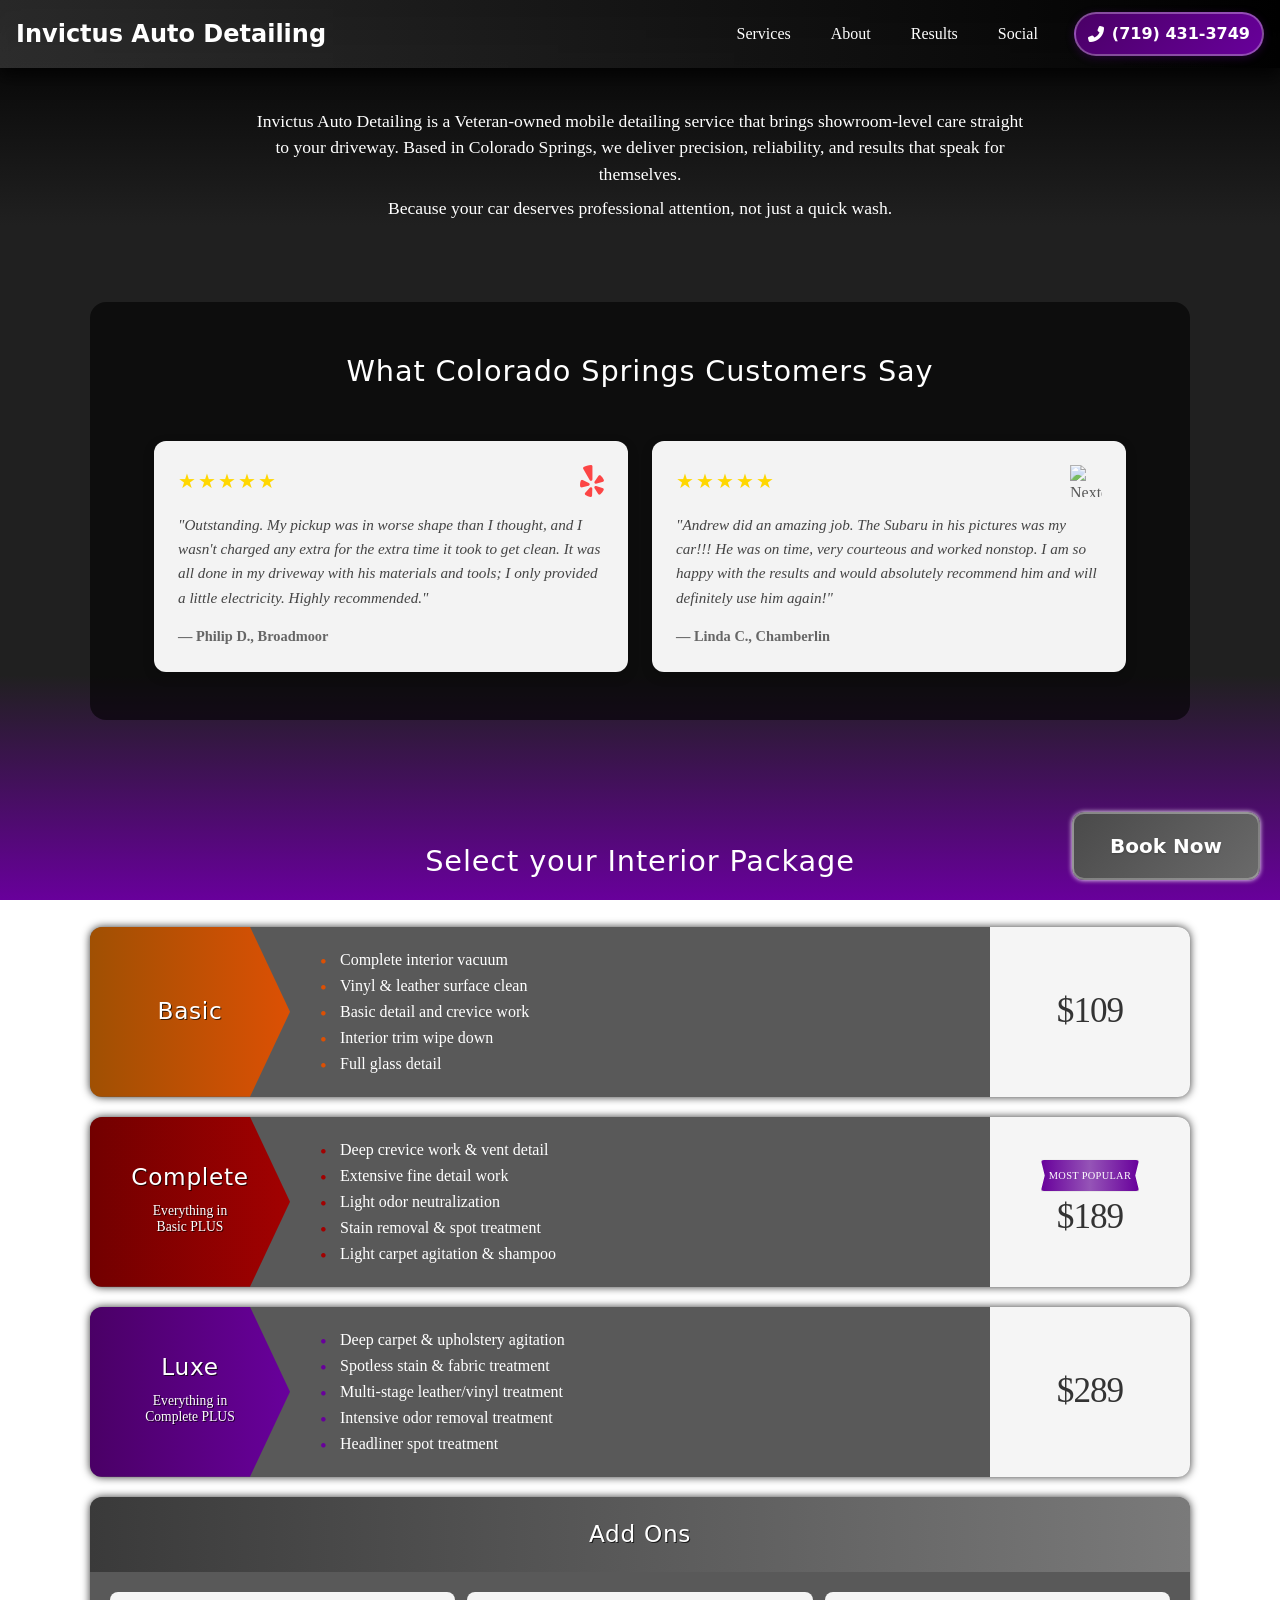
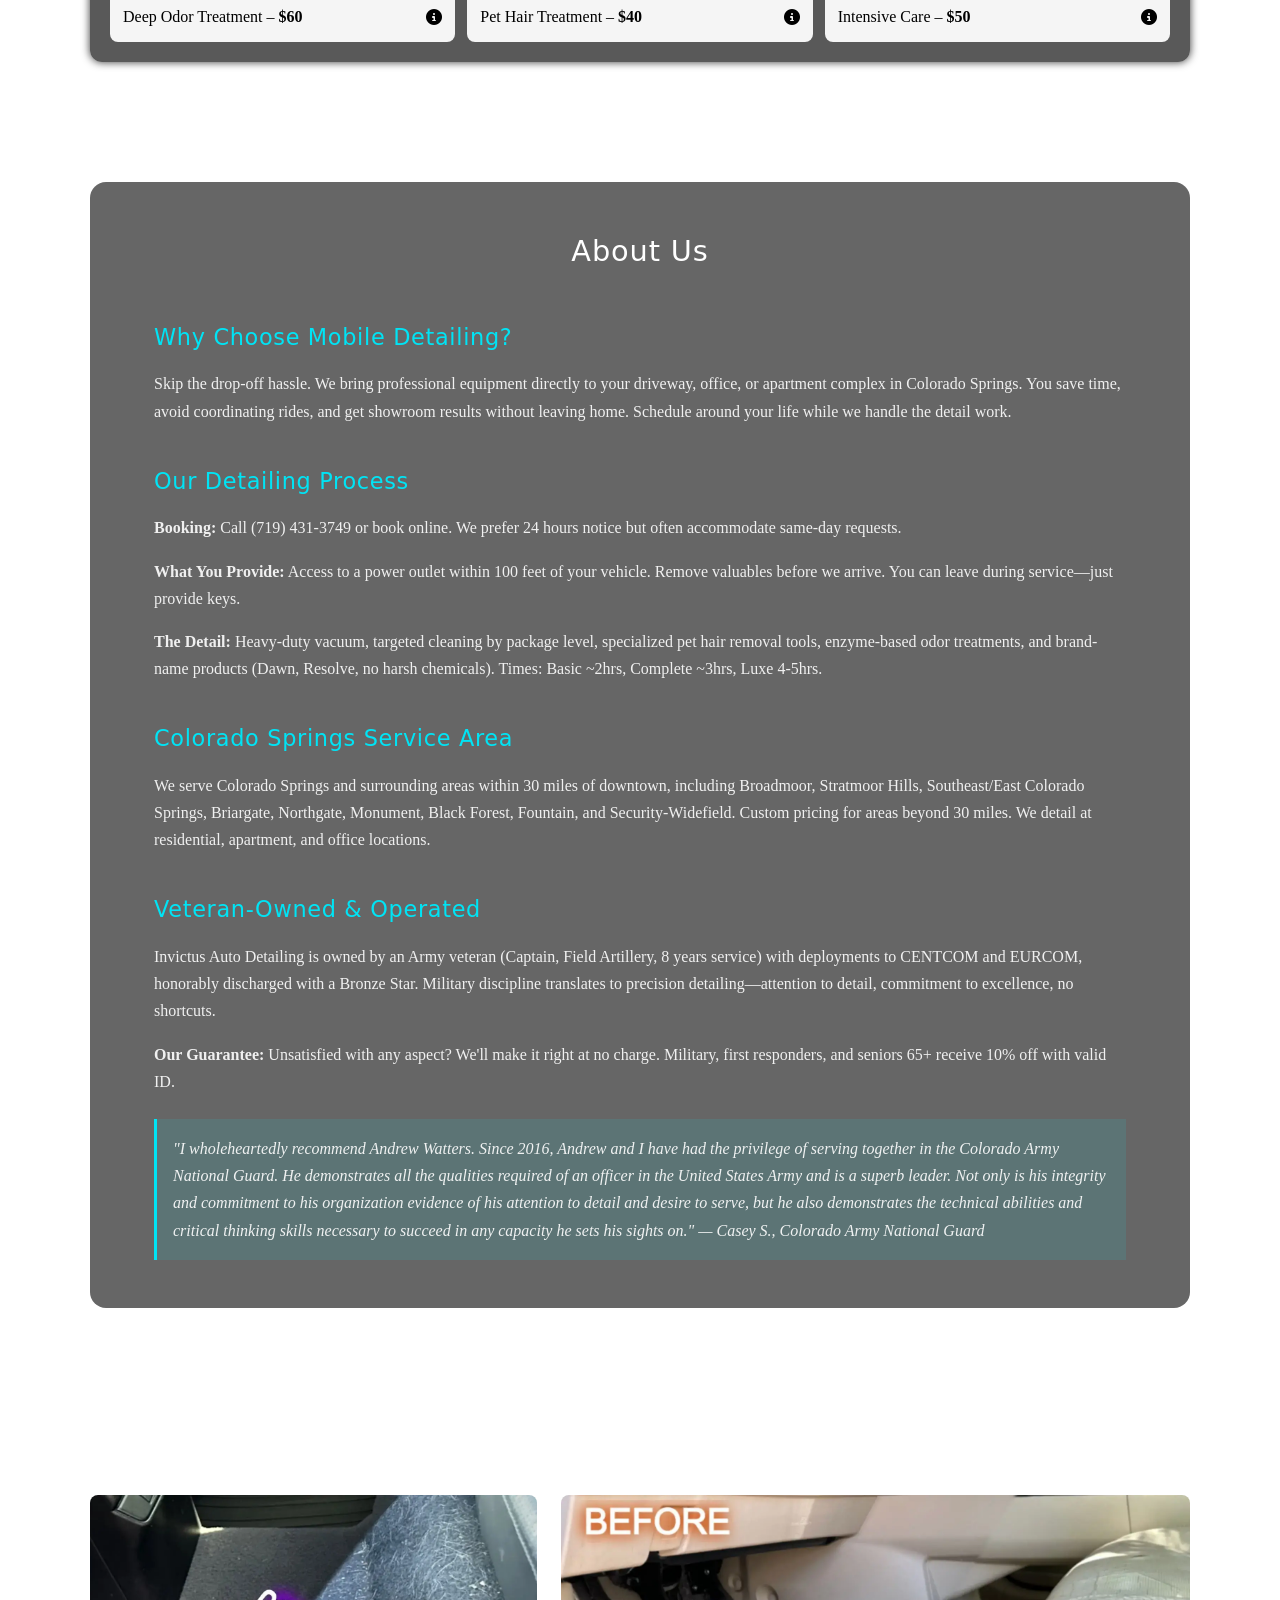
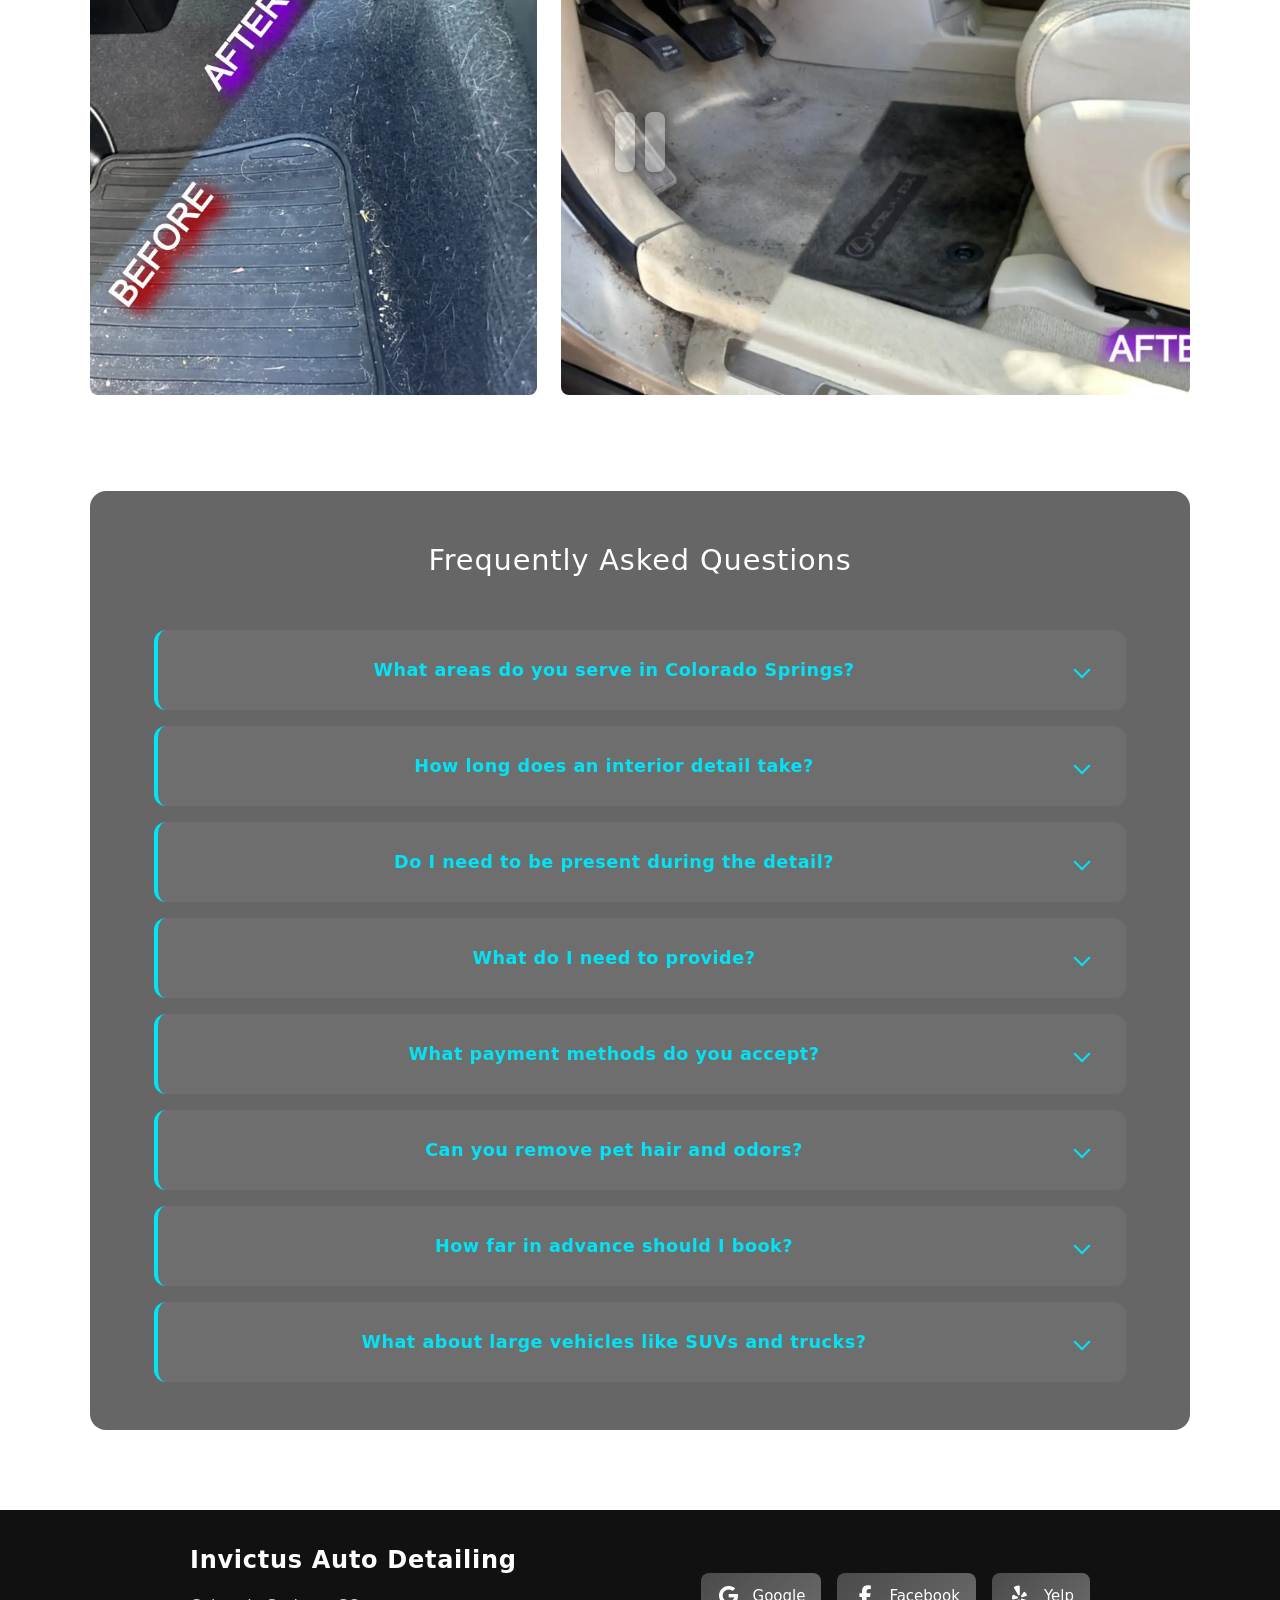
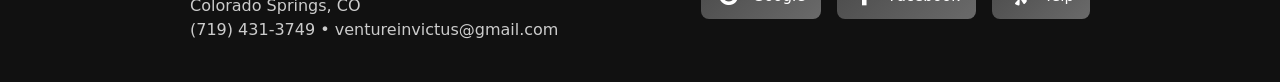
==== commit c4aed03a: "hero image and minor styling" ====
--- a/index.html
+++ b/index.html
@@ -32,35 +32,36 @@
 
   <!-- LocalBusiness Schema – tells Google exactly who you are, where, phone, hours → powers map pack & rich results -->
   <script type="application/ld+json">
-    {
-      "@context": "https://schema.org",
-      "@type": "AutoDetailing",
-      "name": "Invictus Auto Detailing",
-      "description": "Veteran-owned mobile interior auto detailing service in Colorado Springs, CO. Specializing in deep cleans, stain/odor removal, and pet hair treatment.",
-      "url": "https://www.invictusautodetailing.com",
-      "telephone": "+1-719-431-3749",
-      "email": "ventureinvictus@gmail.com",
-      "address": {
-        "@type": "PostalAddress",
-        "streetAddress": "2208 Woodburn St",
-        "addressLocality": "Colorado Springs",
-        "addressRegion": "CO",
-        "postalCode": "80906",
-        "addressCountry": "US"
-      },
-      "geo": {
-        "@type": "GeoCoordinates",
-        "latitude": 38.8026,
-        "longitude": -104.8214
-      },
-      "priceRange": "$$",
-      "openingHours": "Mo-Su 08:00-18:00",
-      "sameAs": [
-        "https://share.google/9uWLxcLHq1aYAhtDG",
-        "https://www.facebook.com/InvictusAutoDetailing/",
-        "https://www.yelp.com/biz/invictus-auto-detailing-colorado-springs"
-      ]
-    }
+  {
+    "@context": "https://schema.org",
+    "@type": "LocalBusiness",
+    "name": "Invictus Auto Detailing",
+    "description": "Veteran-owned mobile interior auto detailing service in Colorado Springs, CO. Specializing in deep cleans, stain/odor removal, and pet hair treatment.",
+    "url": "https://www.invictusautodetailing.com",
+    "telephone": "+1-719-431-3749",
+    "email": "ventureinvictus@gmail.com",
+    "image": "https://www.invictusautodetailing.com/images/hero.jpg",
+    "address": {
+      "@type": "PostalAddress",
+      "streetAddress": "2208 Woodburn St",
+      "addressLocality": "Colorado Springs",
+      "addressRegion": "CO",
+      "postalCode": "80906",
+      "addressCountry": "US"
+    },
+    "geo": {
+      "@type": "GeoCoordinates",
+      "latitude": 38.8026,
+      "longitude": -104.8214
+    },
+    "priceRange": "$$",
+    "openingHours": "Mo-Su 08:00-18:00",
+    "sameAs": [
+      "https://share.google/9uWLxcLHq1aYAhtDG",
+      "https://www.facebook.com/InvictusAutoDetailing/",
+      "https://www.yelp.com/biz/invictus-auto-detailing-colorado-springs"
+    ]
+  }
   </script>
 
   <!-- Review Schema Markup -->
@@ -242,10 +243,7 @@
       <div class="review-card">
         <div class="review-header">
           <div class="stars">★★★★★</div>
-          <svg xmlns="http://www.w3.org/2000/svg" viewBox="0 0 48 48" class="review-source-icon nextdoor-icon">
-            <path fill="#8DD500" d="M24 4L12 16v16l12 12 12-12V16L24 4zm0 3.5L34.5 18v13L24 41.5 13.5 31V18L24 7.5z"/>
-            <path fill="#8DD500" d="M24 12c-4.4 0-8 3.6-8 8v4h3v-4c0-2.8 2.2-5 5-5s5 2.2 5 5v4h3v-4c0-4.4-3.6-8-8-8z"/>
-          </svg>
+          <img src="https://d19rpgkrjeba2z.cloudfront.net/static/v2/favicon-v2-8966217c6adbaaf11c826973a78c023d.svg" alt="Nextdoor" class="review-source-icon nextdoor-icon">
         </div>
         <p class="review-text">"Andrew did an amazing job. The Subaru in his pictures was my car!!! He was on time, very courteous and worked nonstop. I am so happy with the results and would absolutely recommend him and will definitely use him again!"</p>
         <p class="reviewer-name">— Linda C., Chamberlin</p>
--- a/style.css
+++ b/style.css
@@ -500,12 +500,16 @@
 }
 
 .review-source-icon {
-  font-size: 2rem;
+  width: 2rem;
+  height: 2rem;
   opacity: 0.8;
 }
 
 .yelp-icon {
   color: #ff1a1a;
+  font-size: 2rem;
+  width: auto;
+  height: auto;
 }
 
 .nextdoor-icon {
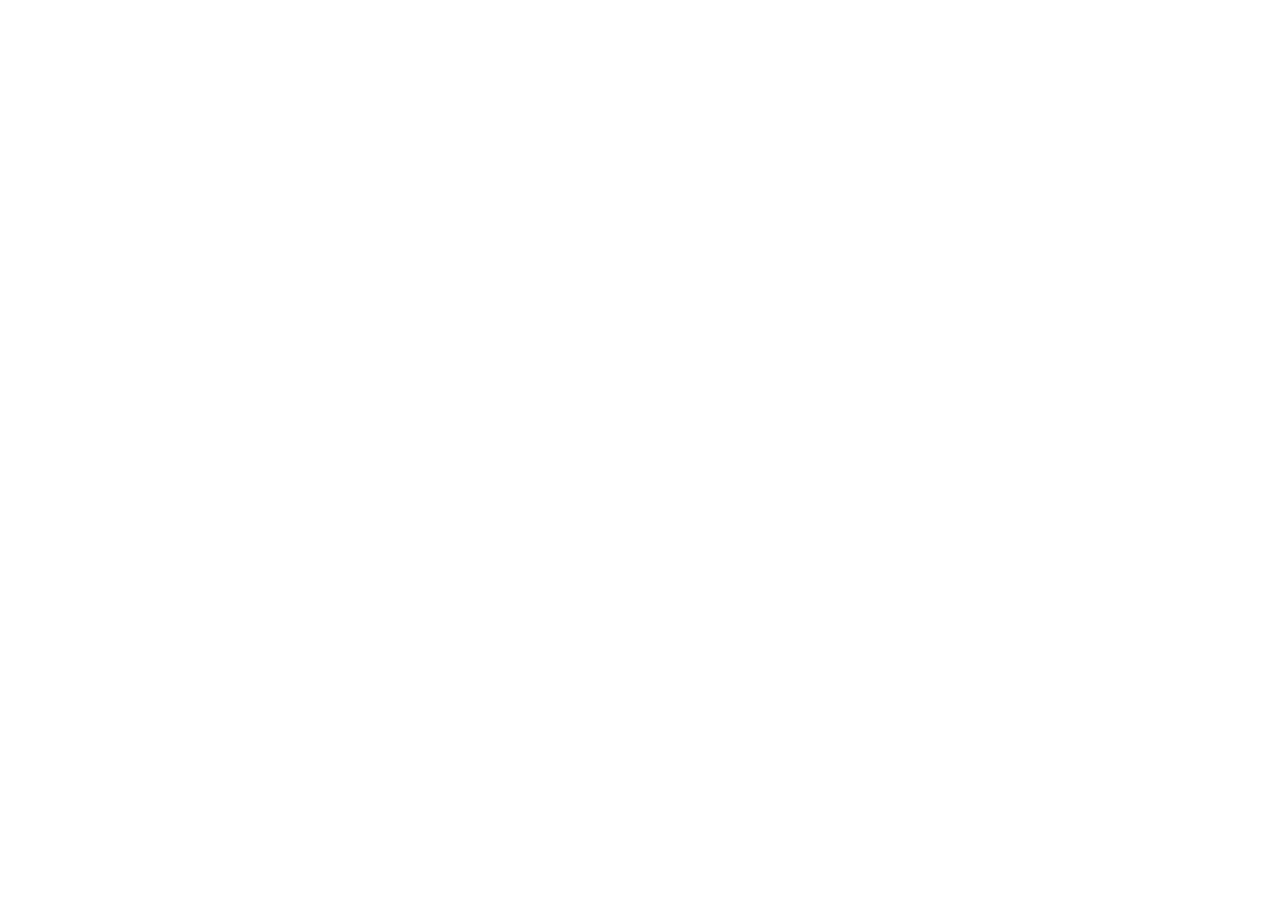
==== commit e0ce60c5: "Enable HTTPS enforcement for GitHub Pages - Add CSP meta tag with upgrade-insecure-requests directiv" ====
--- a/index.html
+++ b/index.html
@@ -4,6 +4,14 @@
 <head>
   <meta charset="UTF-8">
   <meta name="viewport" content="width=device-width, initial-scale=1.0">
+
+  <!-- HTTPS Enforcement -->
+  <meta http-equiv="Content-Security-Policy" content="upgrade-insecure-requests">
+  <script>
+    if (location.protocol !== 'https:' && location.hostname !== 'localhost' && location.hostname !== '127.0.0.1') {
+      location.replace('https:' + window.location.href.substring(window.location.protocol.length));
+    }
+  </script>
 
   <!-- Core identity & SEO -->
   <title>Invictus Auto Detailing | Mobile Interior Detailing Colorado Springs</title>
